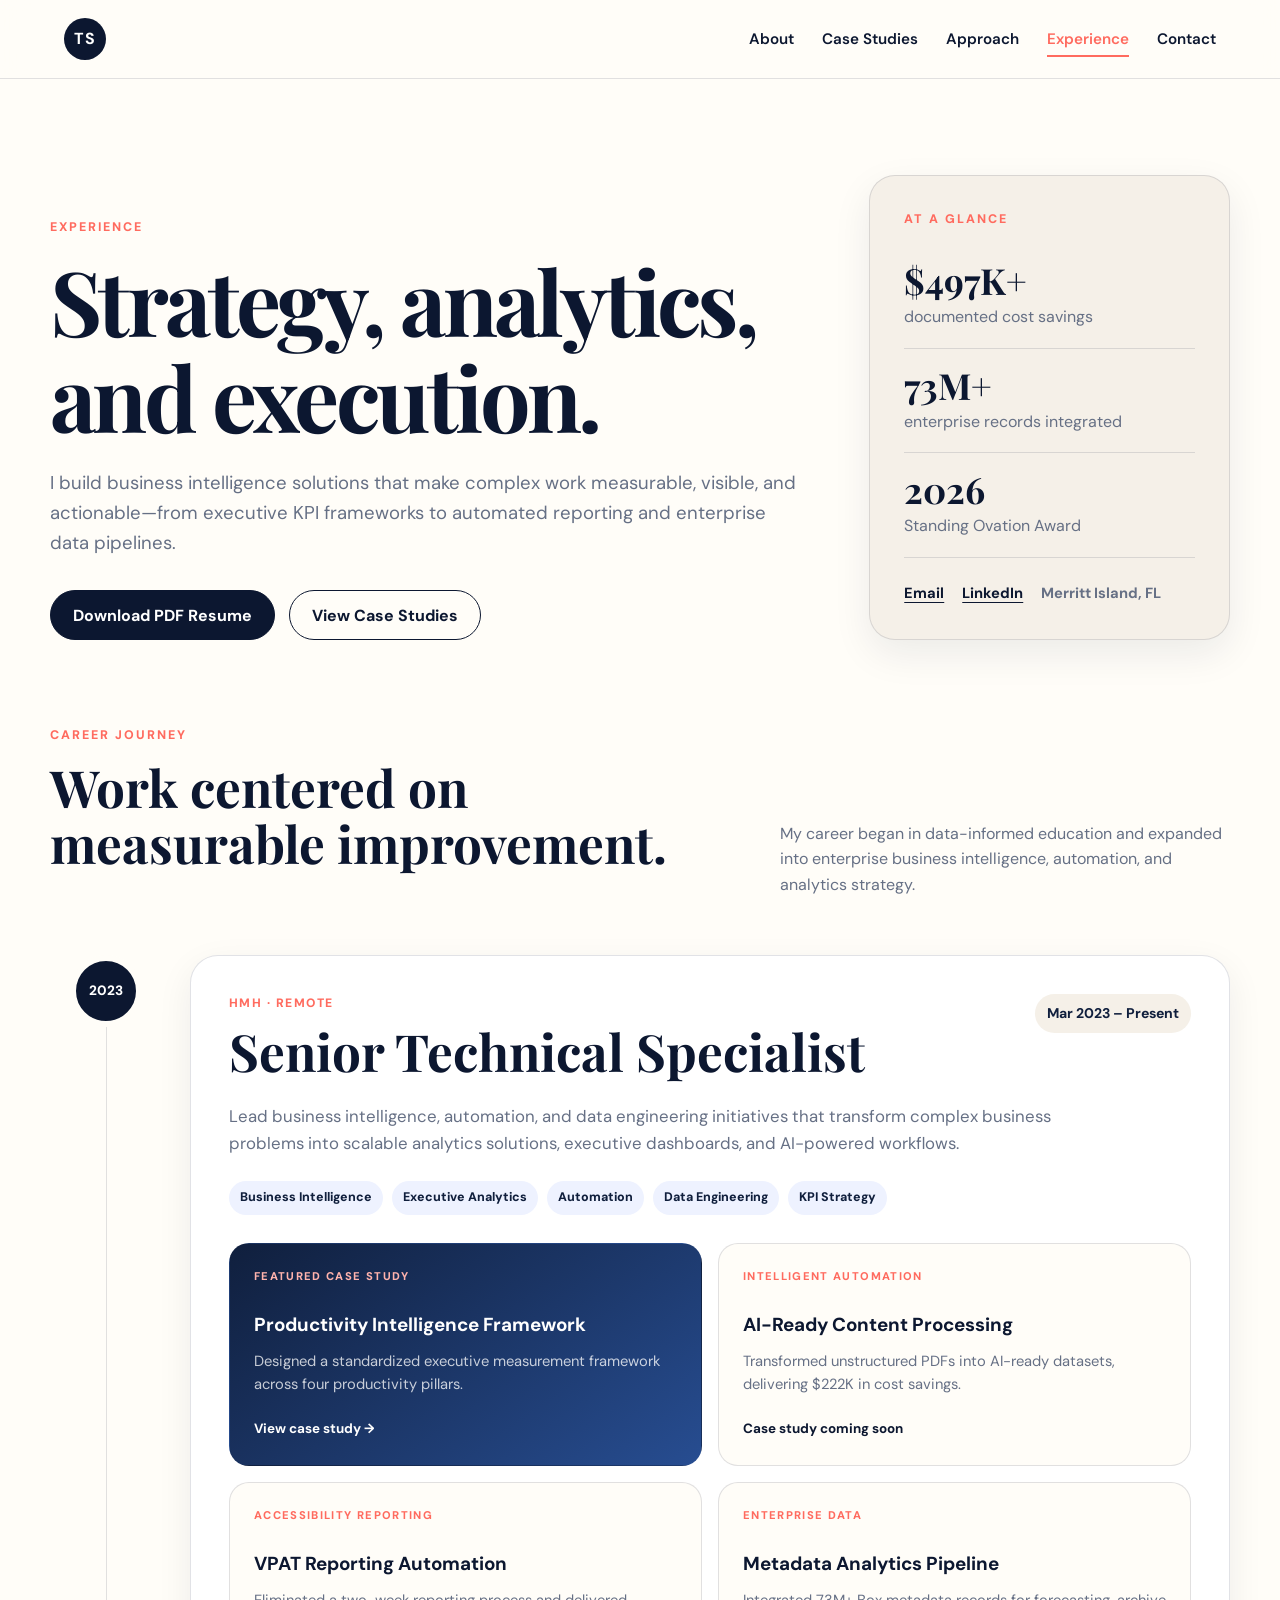
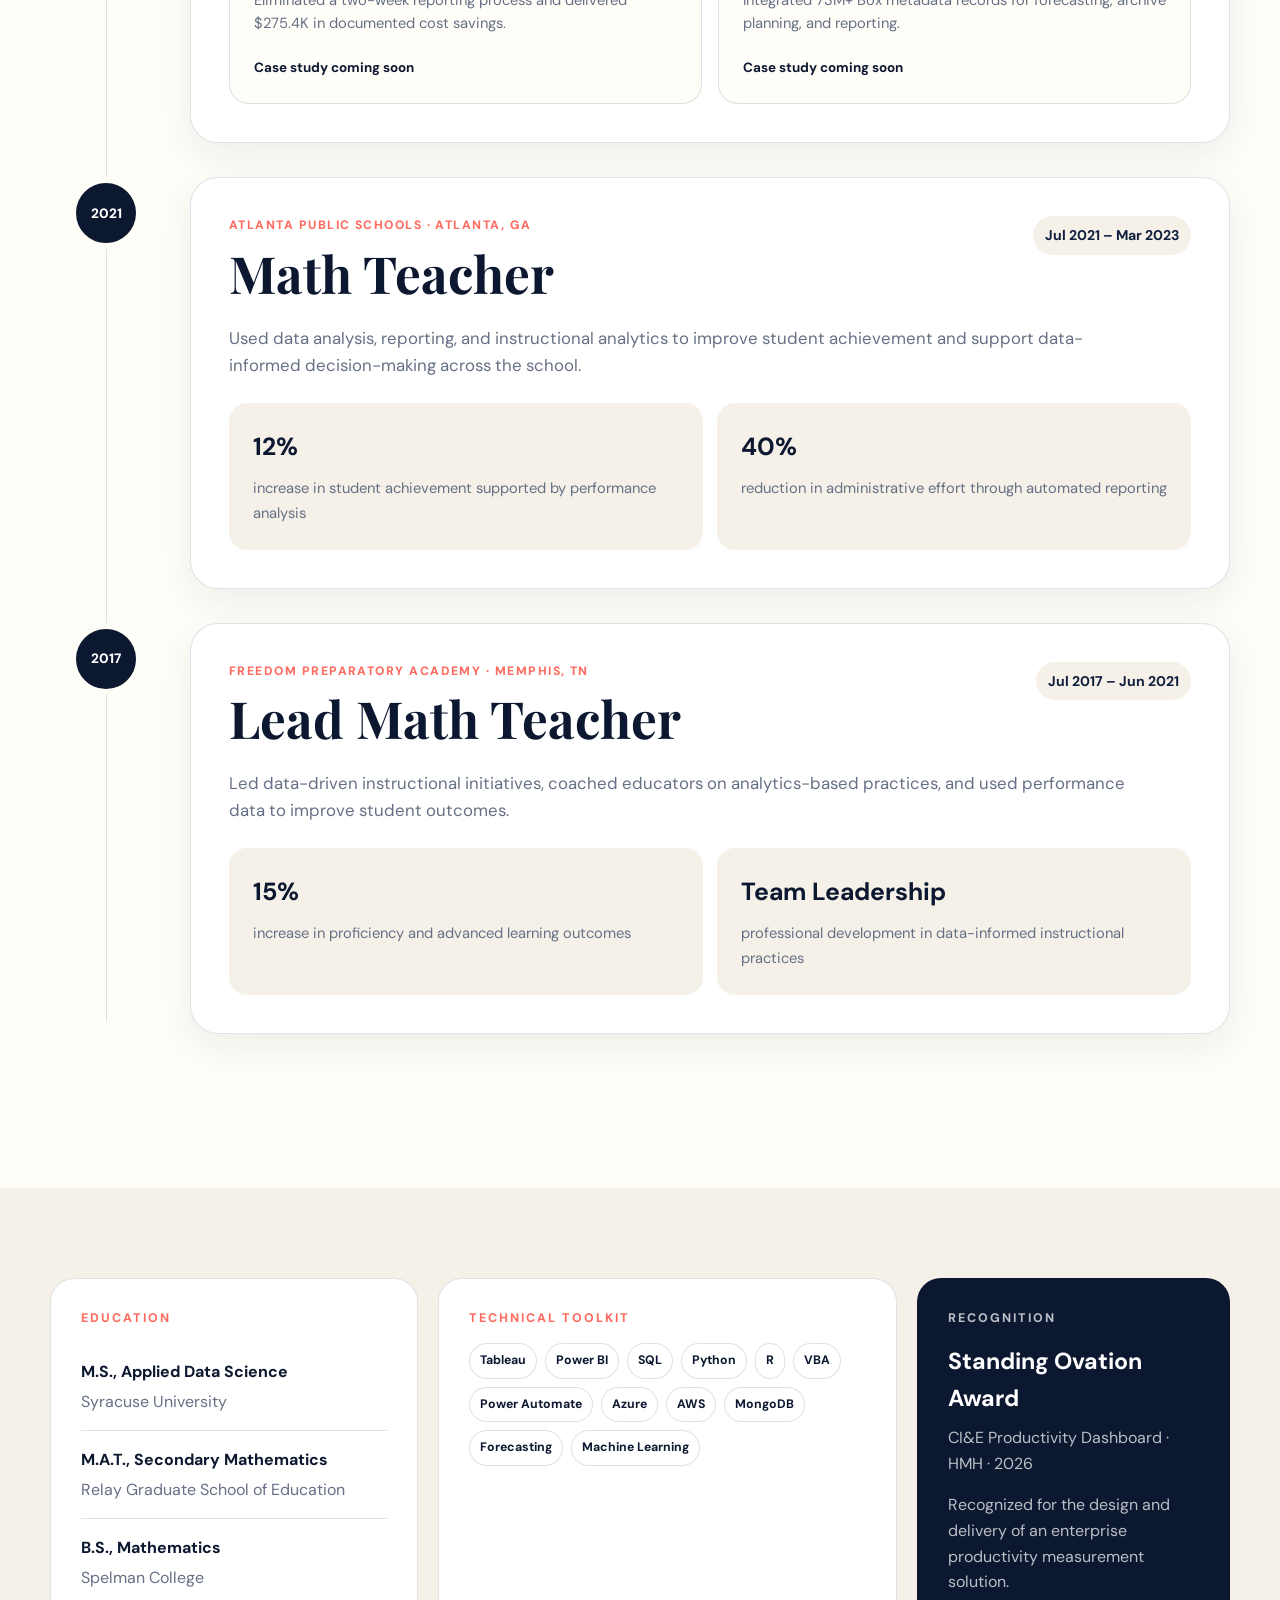
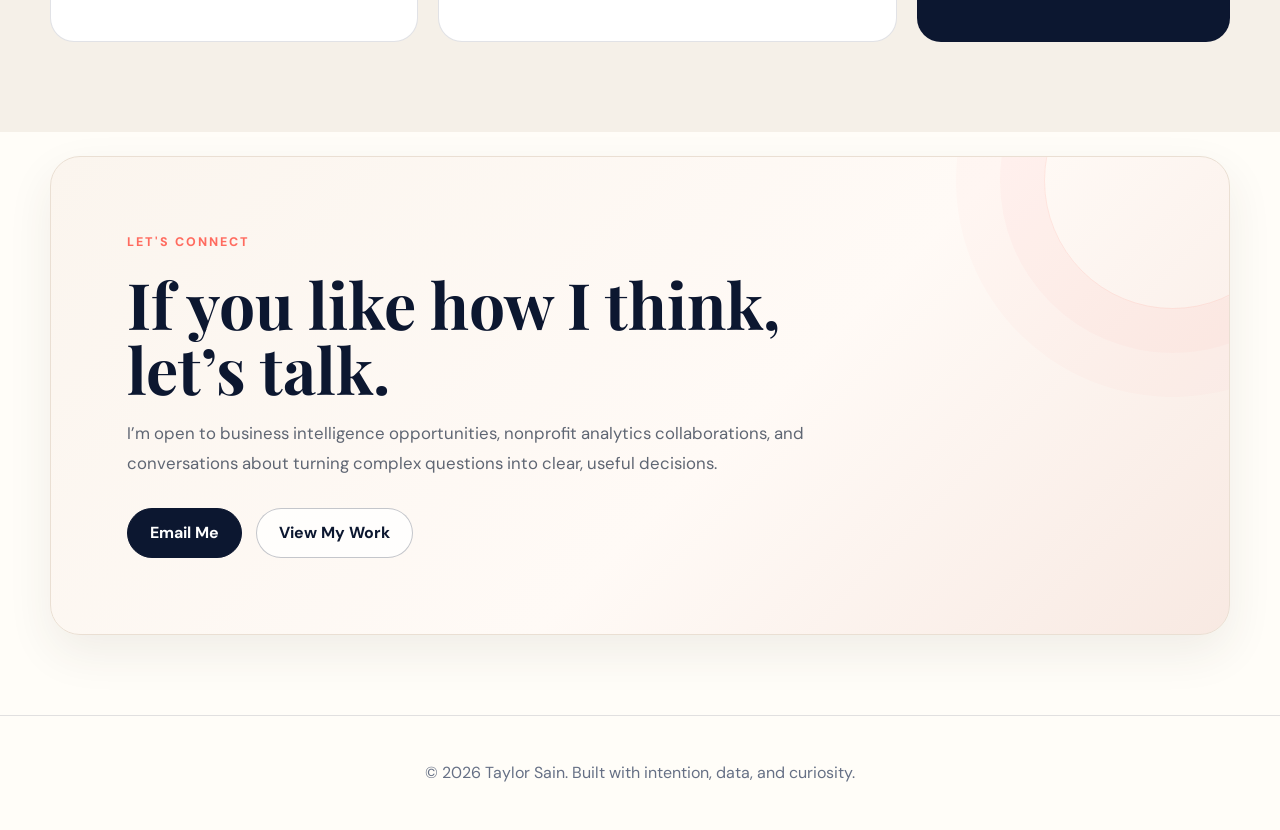
==== resume.html @ 3f3d9c4b "Add files via upload" ====
<!DOCTYPE html>
<html lang="en">
<head>
  <meta charset="UTF-8" />
  <meta name="viewport" content="width=device-width, initial-scale=1.0" />
  <meta name="description" content="Taylor Sain's professional experience in business intelligence, enterprise analytics, executive dashboards, automation, and data engineering." />
  <title>Experience | Taylor Sain</title>
  <link rel="preconnect" href="https://fonts.googleapis.com">
  <link rel="preconnect" href="https://fonts.gstatic.com" crossorigin>
  <link href="https://fonts.googleapis.com/css2?family=DM+Sans:wght@400;500;600;700&family=Playfair+Display:wght@600;700&display=swap" rel="stylesheet">
  <link rel="stylesheet" href="style.css" />
</head>
<body>
  <header class="site-header">
    <a class="brand" href="index.html" aria-label="Taylor Sain home">TS</a>
    <button class="menu-toggle" aria-label="Open navigation" aria-expanded="false">☰</button>
    <nav class="site-nav" aria-label="Primary navigation">
      <a href="index.html#about">About</a>
      <a href="index.html#projects">Case Studies</a>
      <a href="index.html#approach">Approach</a>
      <a class="nav-active" href="resume.html" aria-current="page">Experience</a>
      <a href="index.html#contact">Contact</a>
    </nav>
  </header>

  <main>
    <section class="experience-hero section-shell reveal">
      <div class="experience-hero-copy">
        <p class="eyebrow">EXPERIENCE</p>
        <h1>Strategy, analytics, and execution.</h1>
        <p class="experience-intro">I build business intelligence solutions that make complex work measurable, visible, and actionable—from executive KPI frameworks to automated reporting and enterprise data pipelines.</p>
        <div class="hero-actions">
          <a class="button button-primary" href="assets/documents/Taylor-Sain-Resume.pdf" target="_blank" rel="noopener">Download PDF Resume</a>
          <a class="button button-secondary" href="index.html#projects">View Case Studies</a>
        </div>
      </div>
      <aside class="experience-profile-card" aria-label="Taylor Sain profile summary">
        <p class="eyebrow">AT A GLANCE</p>
        <div class="profile-stat"><strong>$497K+</strong><span>documented cost savings</span></div>
        <div class="profile-stat"><strong>73M+</strong><span>enterprise records integrated</span></div>
        <div class="profile-stat"><strong>2026</strong><span>Standing Ovation Award</span></div>
        <div class="profile-links">
          <a href="mailto:taylorsain2025@gmail.com">Email</a>
          <a href="https://www.linkedin.com/in/taylor-sain-analytics" target="_blank" rel="noopener">LinkedIn</a>
          <span>Merritt Island, FL</span>
        </div>
      </aside>
    </section>

    <section class="career-section section-shell">
      <div class="section-heading reveal">
        <div><p class="eyebrow">CAREER JOURNEY</p><h2>Work centered on measurable improvement.</h2></div>
        <p>My career began in data-informed education and expanded into enterprise business intelligence, automation, and analytics strategy.</p>
      </div>

      <div class="career-timeline">
        <article class="career-card reveal">
          <div class="career-marker"><span>2023</span></div>
          <div class="career-card-body">
            <div class="career-card-header">
              <div>
                <p class="career-company">HMH · REMOTE</p>
                <h2>Senior Technical Specialist</h2>
              </div>
              <span class="career-date">Mar 2023 – Present</span>
            </div>
            <p class="career-summary">Lead business intelligence, automation, and data engineering initiatives that transform complex business problems into scalable analytics solutions, executive dashboards, and AI-powered workflows.</p>

            <div class="career-focus" aria-label="Role focus areas">
              <span>Business Intelligence</span><span>Executive Analytics</span><span>Automation</span><span>Data Engineering</span><span>KPI Strategy</span>
            </div>

            <div class="career-projects">
              <a class="career-project featured" href="projects/productivity-intelligence.html">
                <span class="project-status">FEATURED CASE STUDY</span>
                <strong>Productivity Intelligence Framework</strong>
                <p>Designed a standardized executive measurement framework across four productivity pillars.</p>
                <b>View case study →</b>
              </a>
              <article class="career-project">
                <span class="project-status">INTELLIGENT AUTOMATION</span>
                <strong>AI-Ready Content Processing</strong>
                <p>Transformed unstructured PDFs into AI-ready datasets, delivering $222K in cost savings.</p>
                <b>Case study coming soon</b>
              </article>
              <article class="career-project">
                <span class="project-status">ACCESSIBILITY REPORTING</span>
                <strong>VPAT Reporting Automation</strong>
                <p>Eliminated a two-week reporting process and delivered $275.4K in documented cost savings.</p>
                <b>Case study coming soon</b>
              </article>
              <article class="career-project">
                <span class="project-status">ENTERPRISE DATA</span>
                <strong>Metadata Analytics Pipeline</strong>
                <p>Integrated 73M+ Box metadata records for forecasting, archive planning, and reporting.</p>
                <b>Case study coming soon</b>
              </article>
            </div>
          </div>
        </article>

        <article class="career-card reveal">
          <div class="career-marker"><span>2021</span></div>
          <div class="career-card-body">
            <div class="career-card-header">
              <div>
                <p class="career-company">ATLANTA PUBLIC SCHOOLS · ATLANTA, GA</p>
                <h2>Math Teacher</h2>
              </div>
              <span class="career-date">Jul 2021 – Mar 2023</span>
            </div>
            <p class="career-summary">Used data analysis, reporting, and instructional analytics to improve student achievement and support data-informed decision-making across the school.</p>
            <div class="achievement-grid">
              <article><strong>12%</strong><span>increase in student achievement supported by performance analysis</span></article>
              <article><strong>40%</strong><span>reduction in administrative effort through automated reporting</span></article>
            </div>
          </div>
        </article>

        <article class="career-card reveal">
          <div class="career-marker"><span>2017</span></div>
          <div class="career-card-body">
            <div class="career-card-header">
              <div>
                <p class="career-company">FREEDOM PREPARATORY ACADEMY · MEMPHIS, TN</p>
                <h2>Lead Math Teacher</h2>
              </div>
              <span class="career-date">Jul 2017 – Jun 2021</span>
            </div>
            <p class="career-summary">Led data-driven instructional initiatives, coached educators on analytics-based practices, and used performance data to improve student outcomes.</p>
            <div class="achievement-grid">
              <article><strong>15%</strong><span>increase in proficiency and advanced learning outcomes</span></article>
              <article><strong>Team Leadership</strong><span>professional development in data-informed instructional practices</span></article>
            </div>
          </div>
        </article>
      </div>
    </section>

    <section class="credentials-section">
      <div class="section-shell credentials-grid">
        <section class="credential-card reveal">
          <p class="eyebrow">EDUCATION</p>
          <div class="credential-item"><strong>M.S., Applied Data Science</strong><span>Syracuse University</span></div>
          <div class="credential-item"><strong>M.A.T., Secondary Mathematics</strong><span>Relay Graduate School of Education</span></div>
          <div class="credential-item"><strong>B.S., Mathematics</strong><span>Spelman College</span></div>
        </section>

        <section class="credential-card reveal">
          <p class="eyebrow">TECHNICAL TOOLKIT</p>
          <div class="resume-tags">
            <span>Tableau</span><span>Power BI</span><span>SQL</span><span>Python</span><span>R</span><span>VBA</span><span>Power Automate</span><span>Azure</span><span>AWS</span><span>MongoDB</span><span>Forecasting</span><span>Machine Learning</span>
          </div>
        </section>

        <section class="credential-card award-card reveal">
          <p class="eyebrow">RECOGNITION</p>
          <strong>Standing Ovation Award</strong>
          <span>CI&amp;E Productivity Dashboard · HMH · 2026</span>
          <p>Recognized for the design and delivery of an enterprise productivity measurement solution.</p>
        </section>
      </div>
    </section>

    <section class="experience-connect-card section-shell reveal">
      <div class="experience-connect-content">
        <p class="eyebrow">LET'S CONNECT</p>
        <h2>If you like how I think, let’s talk.</h2>
        <p>I’m open to business intelligence opportunities, nonprofit analytics collaborations, and conversations about turning complex questions into clear, useful decisions.</p>
        <div class="experience-connect-actions">
          <a class="button button-primary" href="mailto:taylorsain2025@gmail.com">Email Me</a>
          <a class="button button-secondary" href="index.html#projects">View My Work</a>
        </div>
      </div>
    </section>
  </main>

  <footer><p>© <span id="year"></span> Taylor Sain. Built with intention, data, and curiosity.</p></footer>
  <script src="script.js"></script>
</body>
</html>
---- style.css ----
:root {
  --ink: #0c1730;
  --navy: #101f3d;
  --cream: #f5f0e8;
  --paper: #fffdf8;
  --accent: #ff6b5f;
  --accent-2: #4f7cff;
  --muted: #667085;
  --line: rgba(12, 23, 48, 0.12);
  --shadow: 0 22px 60px rgba(12, 23, 48, 0.12);
}

* { box-sizing: border-box; }
html { scroll-behavior: smooth; }
body {
  margin: 0;
  font-family: "DM Sans", sans-serif;
  color: var(--ink);
  background: var(--paper);
  line-height: 1.6;
}
a { color: inherit; text-decoration: none; }
button { font: inherit; }

.site-header {
  position: sticky;
  top: 0;
  z-index: 20;
  display: flex;
  justify-content: space-between;
  align-items: center;
  padding: 18px clamp(22px, 5vw, 72px);
  background: rgba(255, 253, 248, 0.88);
  border-bottom: 1px solid var(--line);
  backdrop-filter: blur(14px);
}
.brand {
  display: grid;
  place-items: center;
  width: 42px;
  height: 42px;
  border-radius: 50%;
  color: white;
  background: var(--ink);
  font-weight: 700;
  letter-spacing: 0.05em;
}
.site-nav { display: flex; gap: 28px; font-size: 0.95rem; font-weight: 600; }
.site-nav a { position: relative; }
.site-nav a::after {
  content: "";
  position: absolute;
  left: 0;
  bottom: -6px;
  width: 0;
  height: 2px;
  background: var(--accent);
  transition: width 0.25s ease;
}
.site-nav a:hover::after { width: 100%; }
.menu-toggle { display: none; border: 0; background: transparent; font-size: 1.4rem; }

.section-shell { width: min(1180px, calc(100% - 44px)); margin: 0 auto; }
.hero {
  min-height: 82vh;
  display: grid;
  grid-template-columns: 1.08fr 0.92fr;
  gap: 64px;
  align-items: center;
  padding: 90px 0 70px;
}
.eyebrow { margin: 0 0 14px; color: var(--accent); font-size: 0.78rem; font-weight: 800; letter-spacing: 0.16em; }
h1, h2, h3 { margin-top: 0; line-height: 1.08; }
h1, h2 { font-family: "Playfair Display", serif; }
h1 { max-width: 820px; margin-bottom: 24px; font-size: clamp(3.2rem, 7vw, 6.6rem); letter-spacing: -0.04em; }
h2 { font-size: clamp(2.2rem, 4vw, 4rem); }
.hero-text { max-width: 720px; margin-bottom: 32px; color: var(--muted); font-size: 1.15rem; }
.hero-actions { display: flex; flex-wrap: wrap; gap: 14px; }
.button {
  display: inline-flex;
  align-items: center;
  justify-content: center;
  min-height: 50px;
  padding: 0 22px;
  border: 1px solid var(--ink);
  border-radius: 999px;
  font-weight: 700;
  transition: transform 0.2s ease, box-shadow 0.2s ease, background 0.2s ease;
}
.button:hover { transform: translateY(-3px); box-shadow: 0 12px 28px rgba(12, 23, 48, 0.16); }
.button-primary { color: white; background: var(--ink); }
.button-secondary { background: transparent; }

.hero-panel {
  position: relative;
  overflow: hidden;
  min-height: 520px;
  padding: clamp(32px, 4vw, 52px);
  border-radius: 30px;
  color: white;
  background: linear-gradient(150deg, var(--navy), #233d72 65%, #3457a5);
  box-shadow: var(--shadow);
}
.panel-copy { position: relative; z-index: 2; max-width: 510px; }
.hero-panel h2 { position: relative; margin-bottom: 20px; font-size: clamp(2.3rem, 4vw, 4.4rem); line-height: 0.98; }
.panel-text { max-width: 430px; margin: 0; color: rgba(255,255,255,0.72); font-size: 1rem; }
.panel-label { position: relative; color: #ffb3ad; font-size: 0.78rem; font-weight: 800; letter-spacing: 0.15em; }
.hero-orbit {
  position: absolute;
  right: -90px;
  top: -90px;
  width: 310px;
  height: 310px;
  border: 1px solid rgba(255,255,255,0.35);
  border-radius: 50%;
  box-shadow: 0 0 0 55px rgba(255,255,255,0.05), 0 0 0 110px rgba(255,255,255,0.03);
}
.focus-tags { position: absolute; z-index: 2; left: clamp(32px, 4vw, 52px); right: clamp(32px, 4vw, 52px); bottom: 38px; display: flex; flex-wrap: wrap; gap: 9px; }
.focus-tags span, .project-tags span, .tool-list span {
  padding: 7px 11px;
  border-radius: 999px;
  font-size: 0.78rem;
  font-weight: 700;
}
.focus-tags span { border: 1px solid rgba(255,255,255,0.25); background: rgba(255,255,255,0.08); }

.impact-band {
  display: grid;
  grid-template-columns: repeat(4, 1fr);
  width: min(1280px, calc(100% - 44px));
  margin: 0 auto 120px;
  overflow: hidden;
  border-radius: 24px;
  color: white;
  background: var(--ink);
}
.impact-band article { padding: 30px; border-right: 1px solid rgba(255,255,255,0.14); }
.impact-band article:last-child { border-right: 0; }
.impact-band strong { display: block; margin-bottom: 6px; font-size: clamp(1.35rem, 2.2vw, 2.2rem); }
.impact-band span { color: rgba(255,255,255,0.72); font-size: 0.92rem; }

.about { display: grid; grid-template-columns: 0.9fr 1.1fr; gap: 70px; padding: 20px 0 120px; }
.about-copy { color: var(--muted); font-size: 1.08rem; }
.about-copy p:first-child { margin-top: 0; }

.projects { padding-bottom: 120px; }
.section-heading { display: flex; justify-content: space-between; gap: 50px; align-items: end; margin-bottom: 42px; }
.section-heading > p { max-width: 450px; color: var(--muted); }
.section-heading.compact { margin-bottom: 34px; }
.project-grid { display: grid; grid-template-columns: repeat(2, 1fr); gap: 28px; }
.project-card {
  overflow: hidden;
  border: 1px solid var(--line);
  border-radius: 26px;
  background: white;
  box-shadow: 0 12px 38px rgba(12, 23, 48, 0.07);
  transition: transform 0.28s ease, box-shadow 0.28s ease;
}
.project-card:hover { transform: translateY(-8px); box-shadow: var(--shadow); }
.project-card-featured { grid-column: 1 / -1; display: grid; grid-template-columns: 0.9fr 1.1fr; }
.project-visual { position: relative; min-height: 270px; overflow: hidden; }
.project-card-featured .project-visual { min-height: 410px; }
.visual-productivity { background: linear-gradient(135deg, #4f7cff, #16376d); }
.visual-ai { background: linear-gradient(135deg, #ff8b78, #ff554d); }
.visual-compliance { background: linear-gradient(135deg, #1e2845, #493f88); }
.project-number { position: absolute; top: 22px; left: 24px; z-index: 2; color: rgba(255,255,255,0.76); font-weight: 800; letter-spacing: 0.1em; }
.project-content { padding: 34px; }
.project-content h3 { margin-bottom: 18px; font-size: clamp(1.7rem, 3vw, 2.8rem); }
.project-content > p:not(.project-type) { color: var(--muted); }
.project-type { color: var(--accent); font-size: 0.76rem; font-weight: 800; letter-spacing: 0.14em; }
.project-tags { display: flex; flex-wrap: wrap; gap: 8px; margin: 24px 0; }
.project-tags span { color: var(--navy); background: var(--cream); }
.text-link { font-weight: 800; }
.text-link span { display: inline-block; transition: transform 0.2s ease; }
.text-link:hover span { transform: translateX(5px); }
.mini-chart { position: absolute; left: 13%; right: 13%; bottom: 14%; height: 58%; display: flex; align-items: end; gap: 7%; }
.mini-chart i { flex: 1; border-radius: 14px 14px 0 0; background: rgba(255,255,255,0.82); box-shadow: 0 10px 25px rgba(0,0,0,0.12); }
.document-stack { position: absolute; inset: 0; display: grid; place-items: center; }
.document-stack i { position: absolute; width: 145px; height: 190px; border-radius: 12px; background: rgba(255,255,255,0.88); box-shadow: 0 12px 25px rgba(0,0,0,0.16); }
.document-stack i:nth-child(1) { transform: rotate(-12deg) translate(-28px, 8px); opacity: 0.55; }
.document-stack i:nth-child(2) { transform: rotate(9deg) translate(25px, 4px); opacity: 0.72; }
.document-stack i:nth-child(3)::before { content: "AI"; position: absolute; inset: 0; display: grid; place-items: center; color: var(--accent); font-size: 3rem; font-weight: 800; }
.pulse-ring { position: absolute; inset: 50%; width: 120px; height: 120px; transform: translate(-50%, -50%); border: 18px solid rgba(255,255,255,0.82); border-radius: 50%; box-shadow: 0 0 0 30px rgba(255,255,255,0.15), 0 0 0 60px rgba(255,255,255,0.07); }

.approach { padding: 100px 0; border-top: 1px solid var(--line); }
.approach-grid { display: grid; grid-template-columns: repeat(4, 1fr); gap: 18px; }
.approach-grid article { padding: 24px; border-radius: 22px; background: var(--cream); }
.approach-grid span { display: block; margin-bottom: 35px; color: var(--accent); font-weight: 800; }
.approach-grid h3 { font-size: 1.35rem; }
.approach-grid p { color: var(--muted); font-size: 0.93rem; }

.toolkit { padding: 30px 0 120px; }
.tool-list { display: flex; flex-wrap: wrap; gap: 12px; }
.tool-list span { padding: 10px 15px; border: 1px solid var(--line); background: white; }

.contact { margin-bottom: 80px; padding: 70px; border-radius: 30px; color: white; background: linear-gradient(145deg, var(--navy), #1d376e); box-shadow: var(--shadow); }
.contact h2 { max-width: 850px; }
.contact > p:not(.eyebrow) { max-width: 700px; color: rgba(255,255,255,0.72); }
.contact .button-primary { color: var(--ink); background: white; border-color: white; }
.contact .button-secondary { color: white; border-color: rgba(255,255,255,0.7); }
footer { padding: 28px 22px; color: var(--muted); text-align: center; border-top: 1px solid var(--line); }

.reveal { opacity: 0; transform: translateY(24px); transition: opacity 0.7s ease, transform 0.7s ease; }
.reveal.visible { opacity: 1; transform: translateY(0); }

@media (max-width: 1050px) {
  .impact-band { grid-template-columns: repeat(2, 1fr); }
  .impact-band article:nth-child(2) { border-right: 0; }

}

@media (max-width: 900px) {
  .hero, .about, .project-card-featured { grid-template-columns: 1fr; }
  .hero { padding-top: 60px; }
  .impact-band { grid-template-columns: 1fr; }
  .impact-band article { border-right: 0; border-bottom: 1px solid rgba(255,255,255,0.14); }
  .project-grid, .approach-grid { grid-template-columns: 1fr 1fr; }
  .project-card-featured { grid-column: auto; }
  .section-heading { align-items: start; flex-direction: column; }
}

@media (max-width: 640px) {
  .menu-toggle { display: block; }
  .site-nav {
    position: absolute;
    top: 78px;
    left: 18px;
    right: 18px;
    display: none;
    flex-direction: column;
    padding: 20px;
    border: 1px solid var(--line);
    border-radius: 18px;
    background: var(--paper);
    box-shadow: var(--shadow);
  }
  .site-nav.open { display: flex; }
  h1 { font-size: 3.25rem; }
  .hero-panel { min-height: 500px; }
  .project-grid, .approach-grid { grid-template-columns: 1fr; }
  .contact { padding: 42px 25px; }
}

/* Professional portrait in the introduction */
.hero-copy { min-width: 0; }
.hero-photo-wrap {
  position: relative;
  width: min(100%, 460px);
  margin: 0;
  justify-self: end;
}
.hero-photo-frame {
  position: relative;
  overflow: hidden;
  aspect-ratio: 4 / 5;
  border-radius: 32px;
  background: var(--cream);
  box-shadow: var(--shadow);
}
.hero-photo-frame::before {
  content: "";
  position: absolute;
  inset: 14px;
  z-index: 2;
  pointer-events: none;
  border: 1px solid rgba(255, 255, 255, 0.68);
  border-radius: 23px;
}
.hero-photo-frame::after {
  content: "";
  position: absolute;
  inset: auto 0 0;
  height: 36%;
  pointer-events: none;
  background: linear-gradient(to top, rgba(12, 23, 48, 0.24), transparent);
}
.hero-photo {
  display: block;
  width: 100%;
  height: 100%;
  object-fit: cover;
  object-position: center 34%;
}
.hero-photo-wrap figcaption {
  position: absolute;
  right: 22px;
  bottom: 20px;
  z-index: 3;
  max-width: calc(100% - 44px);
  padding: 9px 14px;
  border: 1px solid rgba(255, 255, 255, 0.38);
  border-radius: 999px;
  color: white;
  background: rgba(12, 23, 48, 0.64);
  backdrop-filter: blur(10px);
  font-size: 0.78rem;
  font-weight: 700;
  letter-spacing: 0.04em;
}

@media (max-width: 900px) {
  .hero-photo-wrap {
    width: min(100%, 520px);
    justify-self: start;
  }
}

@media (max-width: 640px) {
  .hero {
    gap: 42px;
  }
  .hero-photo-frame {
    border-radius: 24px;
  }
  .hero-photo-frame::before {
    inset: 10px;
    border-radius: 17px;
  }
  .hero-photo-wrap figcaption {
    right: 14px;
    bottom: 14px;
    max-width: calc(100% - 28px);
    font-size: 0.7rem;
  }
}

/* Featured productivity framework preview */
.framework-preview {
  position: absolute;
  inset: 72px 10% 56px;
  display: grid;
  grid-template-columns: repeat(2, 1fr);
  gap: 14px;
  align-content: center;
}
.framework-preview span,
.framework-preview strong {
  display: grid;
  place-items: center;
  min-height: 74px;
  padding: 14px;
  border: 1px solid rgba(255,255,255,0.35);
  border-radius: 16px;
  color: white;
  background: rgba(255,255,255,0.12);
  backdrop-filter: blur(8px);
  text-align: center;
}
.framework-preview strong {
  grid-column: 1 / -1;
  min-height: 82px;
  background: rgba(255,255,255,0.9);
  color: var(--navy);
  font-size: 1.15rem;
}
.text-link-muted { color: var(--muted); cursor: default; }

/* Case study */
.case-hero { padding: 86px 0 72px; }
.back-link { display: inline-block; margin-bottom: 46px; color: var(--muted); font-weight: 700; }
.case-hero h1 { max-width: 980px; font-size: clamp(3rem, 7vw, 6.2rem); }
.case-lead { max-width: 850px; margin: 0 0 18px; font-size: clamp(1.45rem, 2.8vw, 2.35rem); line-height: 1.25; }
.case-intro { max-width: 820px; color: var(--muted); font-size: 1.1rem; }
.case-meta { display: grid; grid-template-columns: repeat(4, 1fr); gap: 14px; margin-top: 42px; }
.case-meta article { padding: 22px; border: 1px solid var(--line); border-radius: 18px; background: white; }
.case-meta span, .case-meta strong { display: block; }
.case-meta span { margin-bottom: 8px; color: var(--muted); font-size: .76rem; font-weight: 800; letter-spacing: .12em; text-transform: uppercase; }
.privacy-note { margin-top: 24px; padding: 18px 22px; border-left: 4px solid var(--accent); background: var(--cream); color: var(--muted); }
.case-section { padding: 105px 0; }
.case-section-tint { background: var(--cream); }
.case-section-dark { color: white; background: var(--ink); }
.case-section-dark h2 { max-width: 920px; }
.case-section-label { margin-bottom: 18px; color: var(--accent); font-size: .76rem; font-weight: 800; letter-spacing: .15em; }
.case-two-column { display: grid; grid-template-columns: .9fr 1.1fr; gap: 70px; align-items: start; }
.case-two-column h2 { max-width: 580px; }
.case-body { color: var(--muted); font-size: 1.06rem; }
.case-section-dark .case-body { color: rgba(255,255,255,.74); }
blockquote { margin: 26px 0; padding-left: 24px; border-left: 4px solid var(--accent); font-family: "Playfair Display", serif; font-size: clamp(1.65rem, 3vw, 2.6rem); line-height: 1.2; color: var(--ink); }
.role-grid, .pillar-grid, .dashboard-grid { display: grid; grid-template-columns: repeat(3, 1fr); gap: 20px; margin-top: 36px; }
.pillar-grid { grid-template-columns: repeat(4, 1fr); }
.dashboard-grid { grid-template-columns: repeat(4, 1fr); }
.role-grid article, .pillar-grid article, .dashboard-grid article { padding: 28px; border-radius: 22px; background: white; border: 1px solid var(--line); }
.dashboard-grid article { border-color: rgba(255,255,255,.15); background: rgba(255,255,255,.07); }
.role-grid span, .pillar-grid span, .dashboard-grid span { display: block; margin-bottom: 30px; color: var(--accent); font-weight: 800; }
.role-grid p, .pillar-grid p { color: var(--muted); }
.dashboard-grid p { color: rgba(255,255,255,.7); }
.process-flow, .architecture-flow { display: flex; align-items: stretch; gap: 12px; margin-top: 42px; overflow-x: auto; padding-bottom: 8px; }
.process-flow article, .architecture-flow article { flex: 1 0 150px; min-height: 145px; padding: 22px; border: 1px solid rgba(255,255,255,.16); border-radius: 18px; background: rgba(255,255,255,.07); }
.architecture-flow article { border-color: var(--line); background: white; }
.process-flow span, .architecture-flow span { display: block; margin-bottom: 24px; color: var(--accent); font-weight: 800; }
.process-flow b, .architecture-flow b { align-self: center; color: var(--accent); }
.architecture-flow small { display: block; margin-top: 10px; color: var(--muted); }
.direction-grid { display: grid; grid-template-columns: repeat(4, 1fr); gap: 16px; margin-top: 38px; }
.direction-grid article { padding: 25px; border-radius: 18px; background: var(--cream); }
.direction-grid strong, .direction-grid span { display: block; }
.direction-grid strong { margin-bottom: 8px; font-size: 1.25rem; }
.direction-grid span { color: var(--muted); }
.calculation-chain { display: grid; grid-template-columns: repeat(5, 1fr); gap: 16px; margin-top: 38px; }
.calculation-chain article { padding: 24px; border: 1px solid var(--line); border-radius: 20px; background: white; }
.calculation-chain span { display: grid; place-items: center; width: 34px; height: 34px; margin-bottom: 30px; border-radius: 50%; color: white; background: var(--ink); font-weight: 800; }
.calculation-chain p { color: var(--muted); }
.impact-list { margin-top: 32px; border-top: 1px solid var(--line); }
.impact-list article { display: grid; grid-template-columns: 70px 1fr; gap: 22px; padding: 24px 0; border-bottom: 1px solid var(--line); }
.impact-list span { color: var(--accent); font-weight: 800; }
.impact-list p { margin: 0; font-size: 1.08rem; }

@media (max-width: 1050px) {
  .case-meta { grid-template-columns: repeat(2, 1fr); }
  .pillar-grid, .dashboard-grid { grid-template-columns: repeat(2, 1fr); }
  .calculation-chain { grid-template-columns: repeat(2, 1fr); }
}
@media (max-width: 800px) {
  .case-two-column { grid-template-columns: 1fr; gap: 28px; }
  .role-grid { grid-template-columns: 1fr; }
}
@media (max-width: 640px) {
  .case-meta, .pillar-grid, .dashboard-grid, .direction-grid, .calculation-chain { grid-template-columns: 1fr; }
  .case-section { padding: 76px 0; }
  .case-hero { padding-top: 52px; }
  .framework-preview { inset: 66px 7% 38px; }
}

/* Polished resume page */
.nav-active { color: var(--accent); }
.nav-active::after { width: 100% !important; }
.resume-page-hero { padding: 86px 0 58px; border-bottom: 1px solid var(--line); }
.resume-page-intro { max-width: 980px; }
.resume-page-hero h1 { margin-bottom: 14px; font-size: clamp(3.5rem, 7vw, 6.4rem); }
.resume-page-title { margin: 0 0 18px; color: var(--navy); font-size: 1.05rem; font-weight: 700; }
.resume-page-summary { max-width: 820px; margin: 0 0 24px; color: var(--muted); font-size: 1.12rem; }
.resume-contact-row { display: flex; flex-wrap: wrap; gap: 8px 18px; margin-bottom: 28px; color: var(--muted); font-size: .95rem; }
.resume-contact-row a:hover { color: var(--accent); }
.resume-page { display: grid; grid-template-columns: minmax(0, 1.65fr) minmax(300px, .75fr); gap: 48px; padding: 76px 0 110px; align-items: start; }
.resume-block + .resume-block { margin-top: 62px; }
.resume-lead { max-width: 900px; margin: 0; color: var(--muted); font-size: 1.14rem; }
.resume-role { padding: 30px 0 34px; border-top: 1px solid var(--line); }
.resume-role:first-of-type { margin-top: 8px; }
.resume-role-header { display: flex; justify-content: space-between; gap: 28px; align-items: start; }
.resume-role-header h2 { margin-bottom: 7px; font-family: "DM Sans", sans-serif; font-size: clamp(1.5rem, 2.5vw, 2rem); }
.resume-role-header p { margin: 0; color: var(--navy); font-weight: 700; }
.resume-role-header > span { flex: 0 0 auto; color: var(--accent); font-size: .9rem; font-weight: 800; }
.resume-role-context { max-width: 850px; margin: 22px 0 16px; color: var(--muted); }
.resume-role ul { margin: 0 0 22px; padding-left: 22px; }
.resume-role li { margin-bottom: 10px; color: #35415a; }
.resume-side-column { position: sticky; top: 104px; display: flex; flex-direction: column; gap: 18px; }
.resume-side-card { padding: 26px; border: 1px solid var(--line); border-radius: 22px; background: var(--cream); }
.resume-tags { display: flex; flex-wrap: wrap; gap: 8px; }
.resume-tags span { padding: 7px 10px; border: 1px solid var(--line); border-radius: 999px; background: white; font-size: .77rem; font-weight: 700; }
.resume-detail { display: grid; gap: 3px; padding: 14px 0; border-bottom: 1px solid var(--line); }
.resume-detail:last-child { padding-bottom: 0; border-bottom: 0; }
.resume-detail span, .resume-award span { color: var(--muted); font-size: .9rem; }
.resume-award { color: white; background: linear-gradient(145deg, var(--navy), #1d376e); }
.resume-award .eyebrow { color: #ffb3ad; }
.resume-award strong, .resume-award span { display: block; }
.resume-award span { margin-top: 5px; color: rgba(255,255,255,.72); }
.resume-page-cta {
  position: relative;
  overflow: hidden;
  display: block;
  margin: 18px auto 80px;
  padding: clamp(34px, 5vw, 58px);
  border: 1px solid #eadfd3;
  border-radius: 28px;
  color: var(--ink);
  background: linear-gradient(135deg, #fbf4ed 0%, #fffaf5 56%, #f7e7df 100%);
  box-shadow: 0 18px 46px rgba(61, 46, 35, .08);
}
.resume-page-cta::after {
  content: "";
  position: absolute;
  right: -70px;
  top: -100px;
  width: 250px;
  height: 250px;
  border: 1px solid rgba(255, 107, 95, .14);
  border-radius: 50%;
  box-shadow: 0 0 0 42px rgba(255, 107, 95, .04), 0 0 0 84px rgba(255, 107, 95, .025);
  pointer-events: none;
}
.resume-cta-copy,
.resume-cta-actions { position: relative; z-index: 1; }
.resume-cta-copy { max-width: 800px; }
.resume-page-cta h2 {
  max-width: 760px;
  margin-bottom: 14px;
  font-size: clamp(2.25rem, 4.1vw, 4rem);
  line-height: 1.02;
}
.resume-page-cta p:not(.eyebrow) {
  max-width: 720px;
  margin: 0;
  color: #5f6673;
  font-size: 1.02rem;
}
.resume-cta-actions {
  display: flex;
  flex-wrap: wrap;
  gap: 12px;
  margin-top: 28px;
}
.resume-page-cta .button-primary {
  color: white;
  background: var(--ink);
  border-color: var(--ink);
}
.resume-page-cta .button-secondary {
  color: var(--ink);
  background: rgba(255,255,255,.72);
  border-color: rgba(12,23,48,.24);
}
.resume-page-cta .button-secondary:hover { background: white; }
@media (max-width: 940px) {
  .resume-page { grid-template-columns: 1fr; }
  .resume-side-column { position: static; display: grid; grid-template-columns: 1fr 1fr; }
  .resume-page-cta { grid-template-columns: 1fr; align-items: start; gap: 28px; }
  .resume-cta-actions { justify-content: flex-start; }
}
@media (max-width: 640px) {
  .resume-page-hero { padding-top: 54px; }
  .resume-role-header { flex-direction: column; gap: 8px; }
  .resume-side-column { grid-template-columns: 1fr; }
  .resume-page-cta { padding: 36px 24px; border-radius: 24px; }
  .resume-page-cta h2 { font-size: clamp(2.2rem, 12vw, 3.2rem); }
  .resume-cta-actions { width: 100%; }
  .resume-cta-actions .button { flex: 1 1 180px; }
}

/* Experience page redesign */
.nav-active::after { width: 100% !important; }
.experience-hero {
  display: grid;
  grid-template-columns: 1.35fr .65fr;
  gap: 70px;
  align-items: end;
  padding: 96px 0 86px;
}
.experience-hero h1 { max-width: 850px; }
.experience-intro { max-width: 760px; margin: 0 0 32px; color: var(--muted); font-size: 1.16rem; }
.experience-profile-card {
  padding: 34px;
  border: 1px solid var(--line);
  border-radius: 26px;
  background: var(--cream);
  box-shadow: 0 14px 38px rgba(12,23,48,.08);
}
.profile-stat { padding: 18px 0; border-bottom: 1px solid var(--line); }
.profile-stat strong { display: block; font-family: "Playfair Display", serif; font-size: 2.25rem; line-height: 1; }
.profile-stat span { display: block; margin-top: 6px; color: var(--muted); }
.profile-links { display: flex; flex-wrap: wrap; gap: 10px 18px; margin-top: 24px; font-weight: 700; font-size: .92rem; }
.profile-links a { text-decoration: underline; text-underline-offset: 4px; }
.profile-links span { color: var(--muted); }
.career-section { padding-bottom: 120px; }
.career-timeline { position: relative; margin-top: 34px; }
.career-timeline::before {
  content: "";
  position: absolute;
  left: 56px;
  top: 12px;
  bottom: 12px;
  width: 1px;
  background: var(--line);
}
.career-card {
  position: relative;
  display: grid;
  grid-template-columns: 112px 1fr;
  gap: 28px;
  margin-bottom: 34px;
}
.career-marker { position: relative; z-index: 2; display: flex; justify-content: center; }
.career-marker span {
  display: grid;
  place-items: center;
  width: 72px;
  height: 72px;
  border: 6px solid var(--paper);
  border-radius: 50%;
  color: white;
  background: var(--ink);
  font-weight: 800;
  font-size: .85rem;
}
.career-card-body {
  padding: 38px;
  border: 1px solid var(--line);
  border-radius: 28px;
  background: white;
  box-shadow: 0 12px 36px rgba(12,23,48,.07);
}
.career-card-header { display: flex; justify-content: space-between; gap: 30px; align-items: start; }
.career-company { margin: 0 0 10px; color: var(--accent); font-weight: 800; font-size: .76rem; letter-spacing: .12em; }
.career-card h2 { margin-bottom: 0; font-size: clamp(2rem,4vw,3.5rem); }
.career-date { flex: 0 0 auto; padding: 8px 12px; border-radius: 999px; color: var(--navy); background: var(--cream); font-weight: 700; font-size: .88rem; }
.career-summary { max-width: 900px; margin: 24px 0; color: var(--muted); font-size: 1.05rem; }
.career-focus { display: flex; flex-wrap: wrap; gap: 9px; margin-bottom: 28px; }
.career-focus span { padding: 7px 11px; border-radius: 999px; background: #eef2ff; color: var(--navy); font-size: .78rem; font-weight: 800; }
.career-projects { display: grid; grid-template-columns: repeat(2,1fr); gap: 16px; }
.career-project {
  min-height: 210px;
  padding: 24px;
  border: 1px solid var(--line);
  border-radius: 20px;
  background: var(--paper);
}
a.career-project { transition: transform .22s ease, box-shadow .22s ease; }
a.career-project:hover { transform: translateY(-5px); box-shadow: var(--shadow); }
.career-project.featured { color: white; border-color: transparent; background: linear-gradient(145deg,var(--navy),#274d91); }
.project-status { display: block; margin-bottom: 24px; color: var(--accent); font-size: .7rem; font-weight: 800; letter-spacing: .12em; }
.career-project.featured .project-status { color: #ffb3ad; }
.career-project strong { display: block; margin-bottom: 10px; font-size: 1.18rem; }
.career-project p { margin: 0 0 18px; color: var(--muted); font-size: .92rem; }
.career-project.featured p { color: rgba(255,255,255,.76); }
.career-project b { font-size: .84rem; }
.achievement-grid { display: grid; grid-template-columns: repeat(2,1fr); gap: 14px; }
.achievement-grid article { padding: 24px; border-radius: 18px; background: var(--cream); }
.achievement-grid strong { display: block; margin-bottom: 8px; font-size: 1.55rem; }
.achievement-grid span { color: var(--muted); font-size: .92rem; }
.credentials-section { padding: 90px 0; background: var(--cream); }
.credentials-grid { display: grid; grid-template-columns: 1fr 1.25fr .85fr; gap: 20px; }
.credential-card { padding: 30px; border: 1px solid var(--line); border-radius: 24px; background: white; }
.credential-item { padding: 16px 0; border-bottom: 1px solid var(--line); }
.credential-item:last-child { border-bottom: 0; }
.credential-item strong,.credential-item span { display: block; }
.credential-item span { margin-top: 4px; color: var(--muted); }
.award-card { color: white; background: var(--ink); }
.award-card strong { display: block; margin-bottom: 8px; font-size: 1.45rem; }
.award-card > span,.award-card > p { color: rgba(255,255,255,.72); }

@media (max-width: 1000px) {
  .experience-hero { grid-template-columns: 1fr; align-items: start; }
  .experience-profile-card { max-width: 620px; }
  .credentials-grid { grid-template-columns: 1fr 1fr; }
  .award-card { grid-column: 1 / -1; }
}
@media (max-width: 760px) {
  .career-timeline::before { left: 30px; }
  .career-card { grid-template-columns: 60px 1fr; gap: 14px; }
  .career-marker span { width: 58px; height: 58px; border-width: 5px; font-size: .74rem; }
  .career-card-body { padding: 25px; }
  .career-card-header { flex-direction: column; gap: 16px; }
  .career-projects,.achievement-grid,.credentials-grid { grid-template-columns: 1fr; }
  .award-card { grid-column: auto; }
}
@media (max-width: 520px) {
  .experience-hero { padding-top: 62px; }
  .career-timeline::before { display:none; }
  .career-card { grid-template-columns: 1fr; }
  .career-marker { justify-content: flex-start; }
  .career-marker span { width:auto; height:auto; padding:7px 12px; border:0; border-radius:999px; }
}


/* Experience page closing card — isolated to prevent older CTA rules from overriding alignment */
.experience-connect-card {
  position: relative;
  overflow: hidden;
  margin: 24px auto 80px;
  padding: clamp(42px, 6vw, 76px);
  border: 1px solid #eadfd3;
  border-radius: 30px;
  color: var(--ink);
  background: linear-gradient(135deg, #fbf5ee 0%, #fffaf6 58%, #f8e9e2 100%);
  box-shadow: 0 18px 46px rgba(61, 46, 35, .08);
}
.experience-connect-card::after {
  content: "";
  position: absolute;
  right: -72px;
  top: -105px;
  width: 255px;
  height: 255px;
  border: 1px solid rgba(255, 107, 95, .14);
  border-radius: 50%;
  box-shadow: 0 0 0 44px rgba(255, 107, 95, .04), 0 0 0 88px rgba(255, 107, 95, .025);
  pointer-events: none;
}
.experience-connect-content {
  position: relative;
  z-index: 1;
  display: flex;
  flex-direction: column;
  align-items: flex-start;
  width: min(100%, 790px);
  text-align: left;
}
.experience-connect-card .eyebrow { margin-bottom: 18px; }
.experience-connect-card h2 {
  max-width: 720px;
  margin: 0 0 18px;
  font-size: clamp(2.6rem, 5vw, 4.8rem);
  line-height: 1.02;
}
.experience-connect-card p:not(.eyebrow) {
  max-width: 720px;
  margin: 0;
  color: #5f6673;
  font-size: 1.05rem;
  line-height: 1.75;
}
.experience-connect-actions {
  display: flex;
  flex-wrap: wrap;
  justify-content: flex-start;
  align-items: center;
  gap: 14px;
  width: 100%;
  margin-top: 30px;
}
.experience-connect-card .button-primary {
  color: white;
  background: var(--ink);
  border-color: var(--ink);
}
.experience-connect-card .button-secondary {
  color: var(--ink);
  background: rgba(255, 255, 255, .76);
  border-color: rgba(12, 23, 48, .24);
}
.experience-connect-card .button-secondary:hover { background: white; }
@media (max-width: 640px) {
  .experience-connect-card {
    margin-bottom: 56px;
    padding: 38px 24px;
    border-radius: 24px;
  }
  .experience-connect-card h2 { font-size: clamp(2.4rem, 13vw, 3.4rem); }
  .experience-connect-actions { align-items: stretch; }
  .experience-connect-actions .button { flex: 1 1 180px; }
}
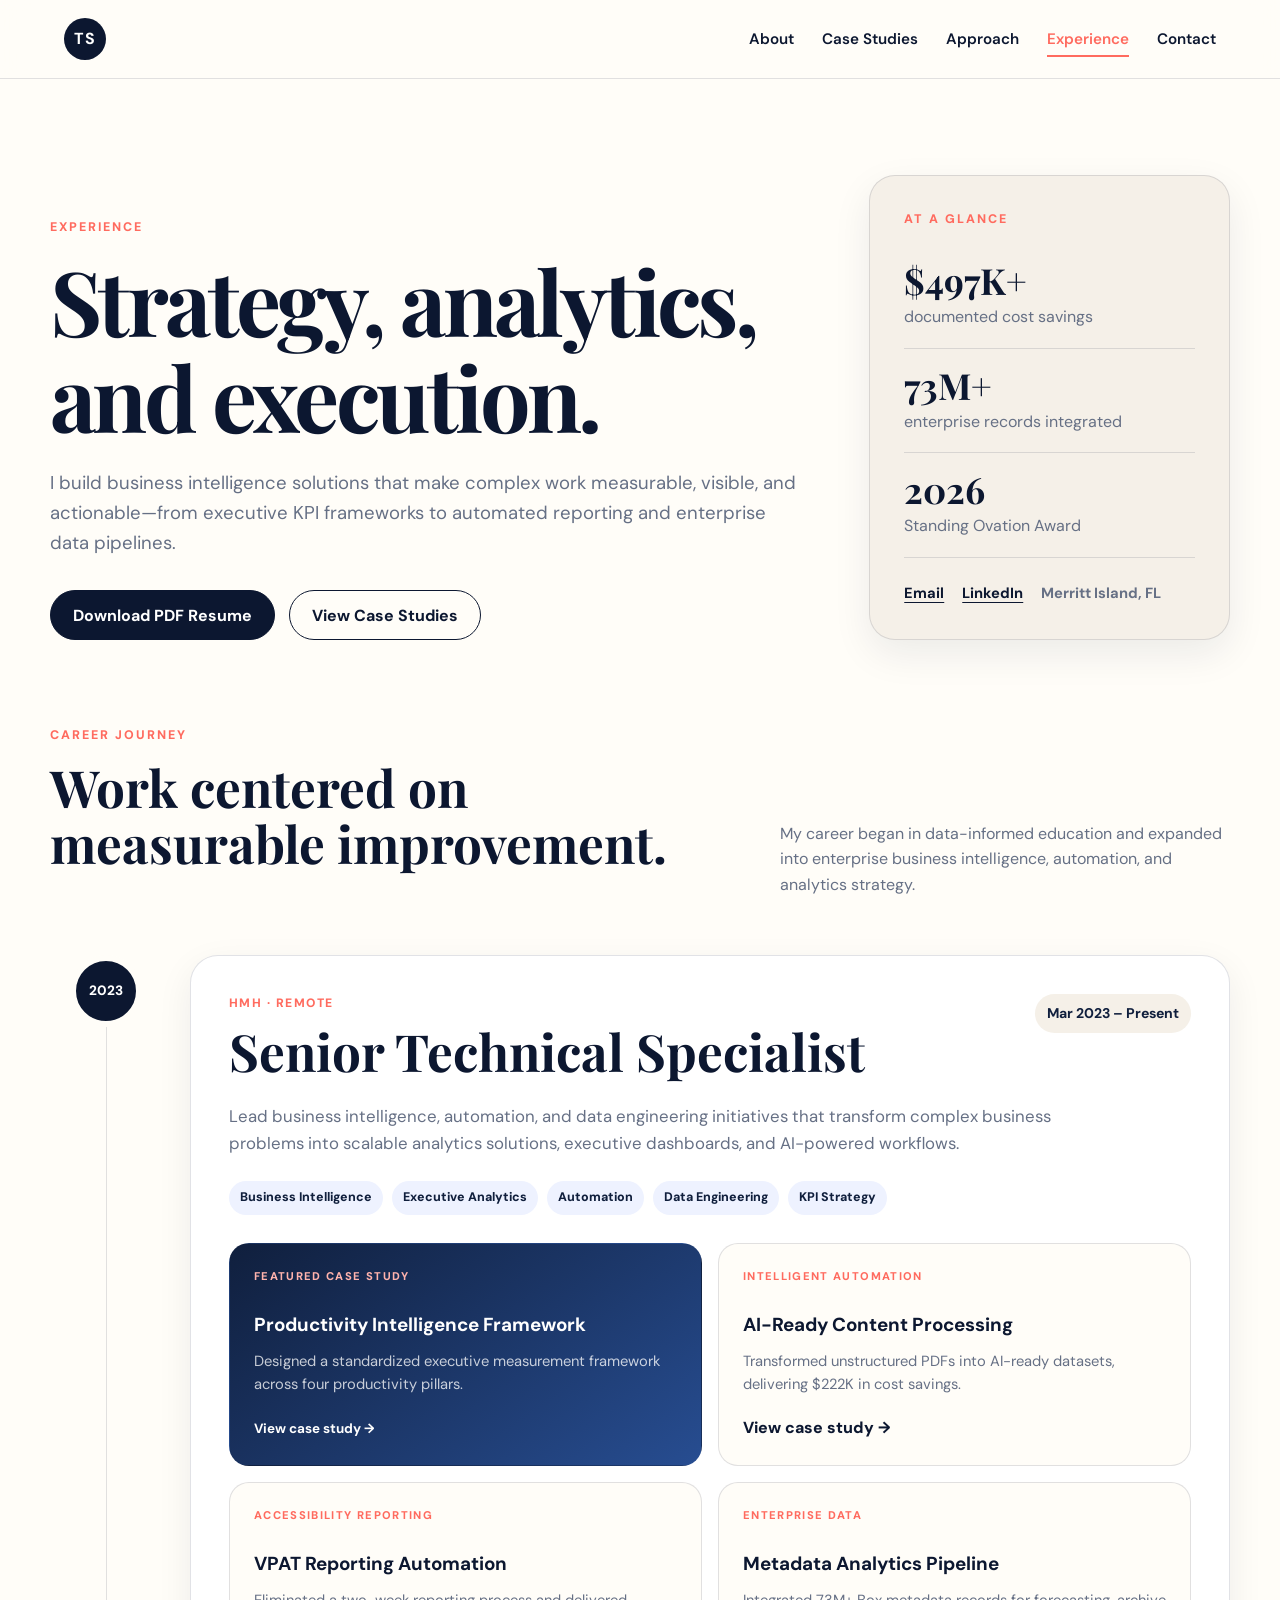
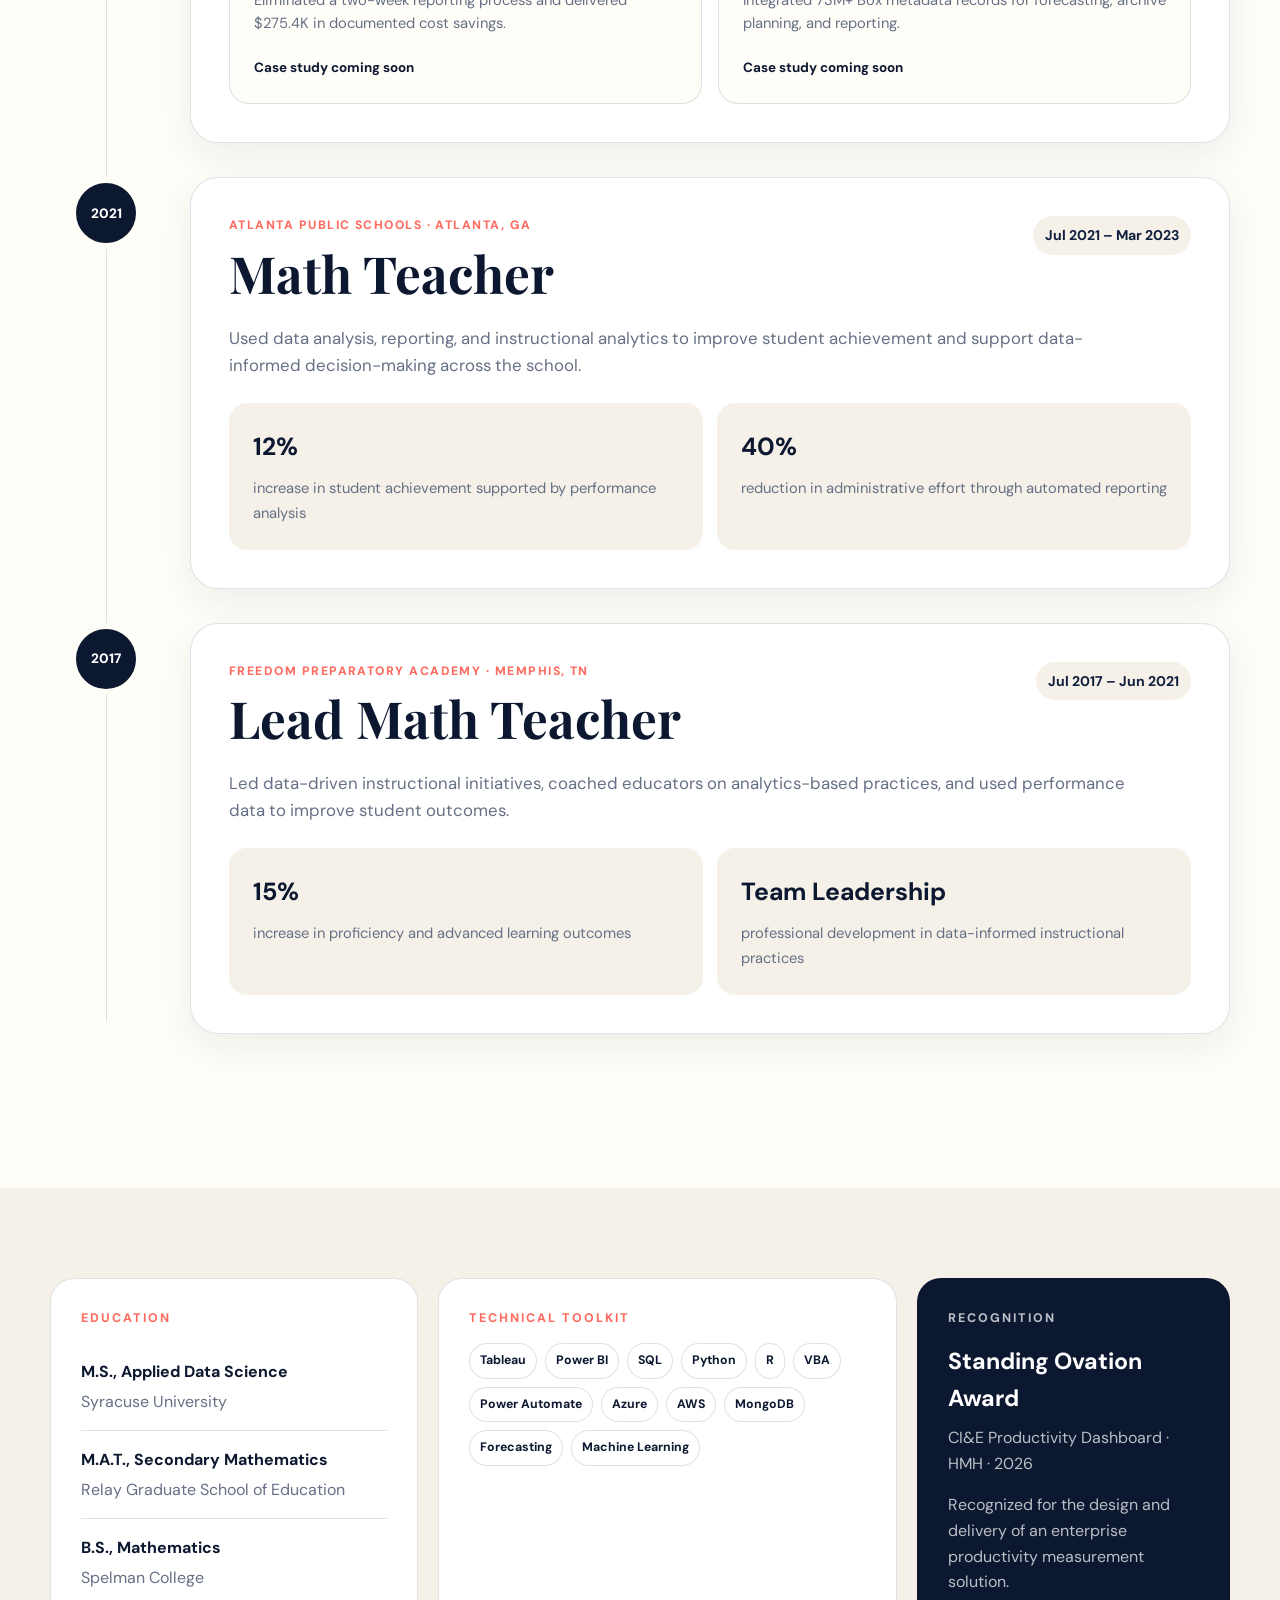
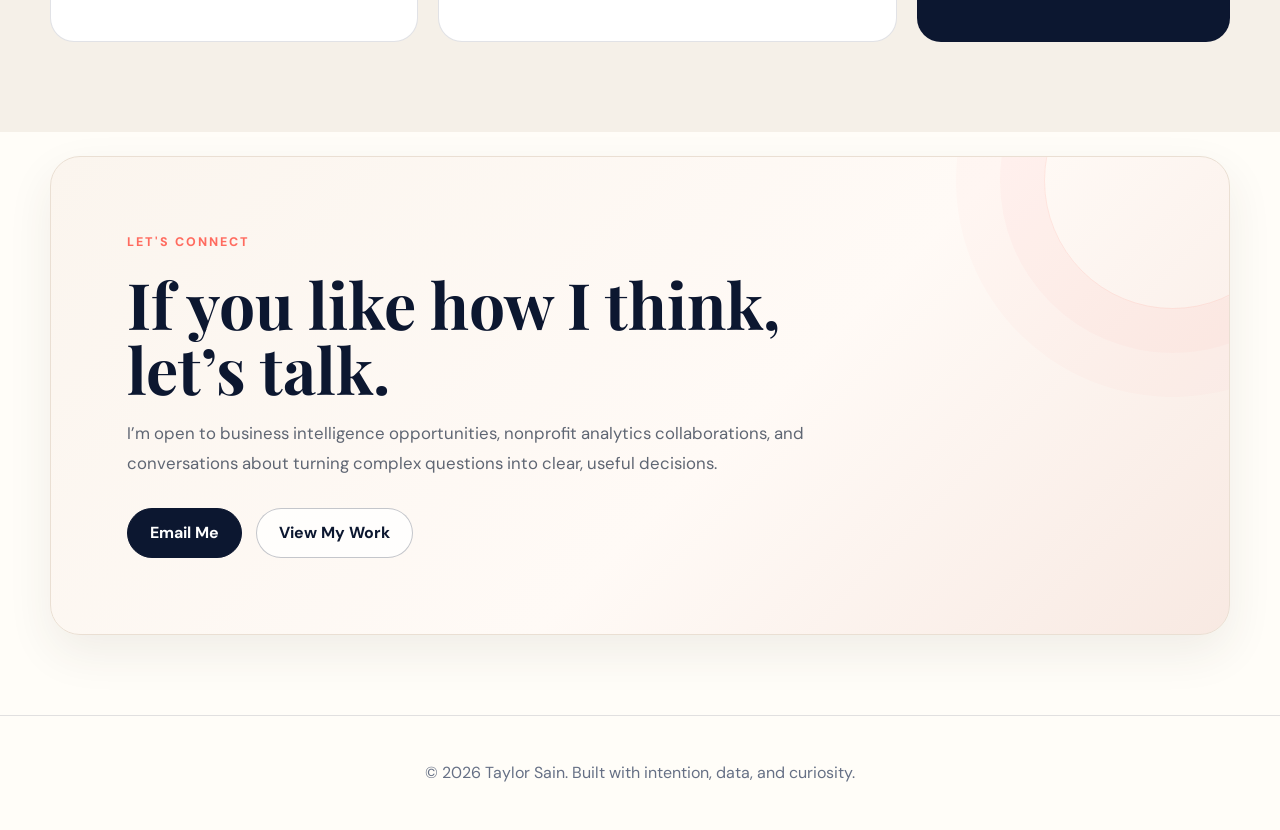
==== commit 3e5509d5: "Add files via upload" ====
--- a/resume.html
+++ b/resume.html
@@ -81,7 +81,7 @@
                 <span class="project-status">INTELLIGENT AUTOMATION</span>
                 <strong>AI-Ready Content Processing</strong>
                 <p>Transformed unstructured PDFs into AI-ready datasets, delivering $222K in cost savings.</p>
-                <b>Case study coming soon</b>
+                <a class="text-link" href="projects/document-intelligence.html">View case study →</a>
               </article>
               <article class="career-project">
                 <span class="project-status">ACCESSIBILITY REPORTING</span>
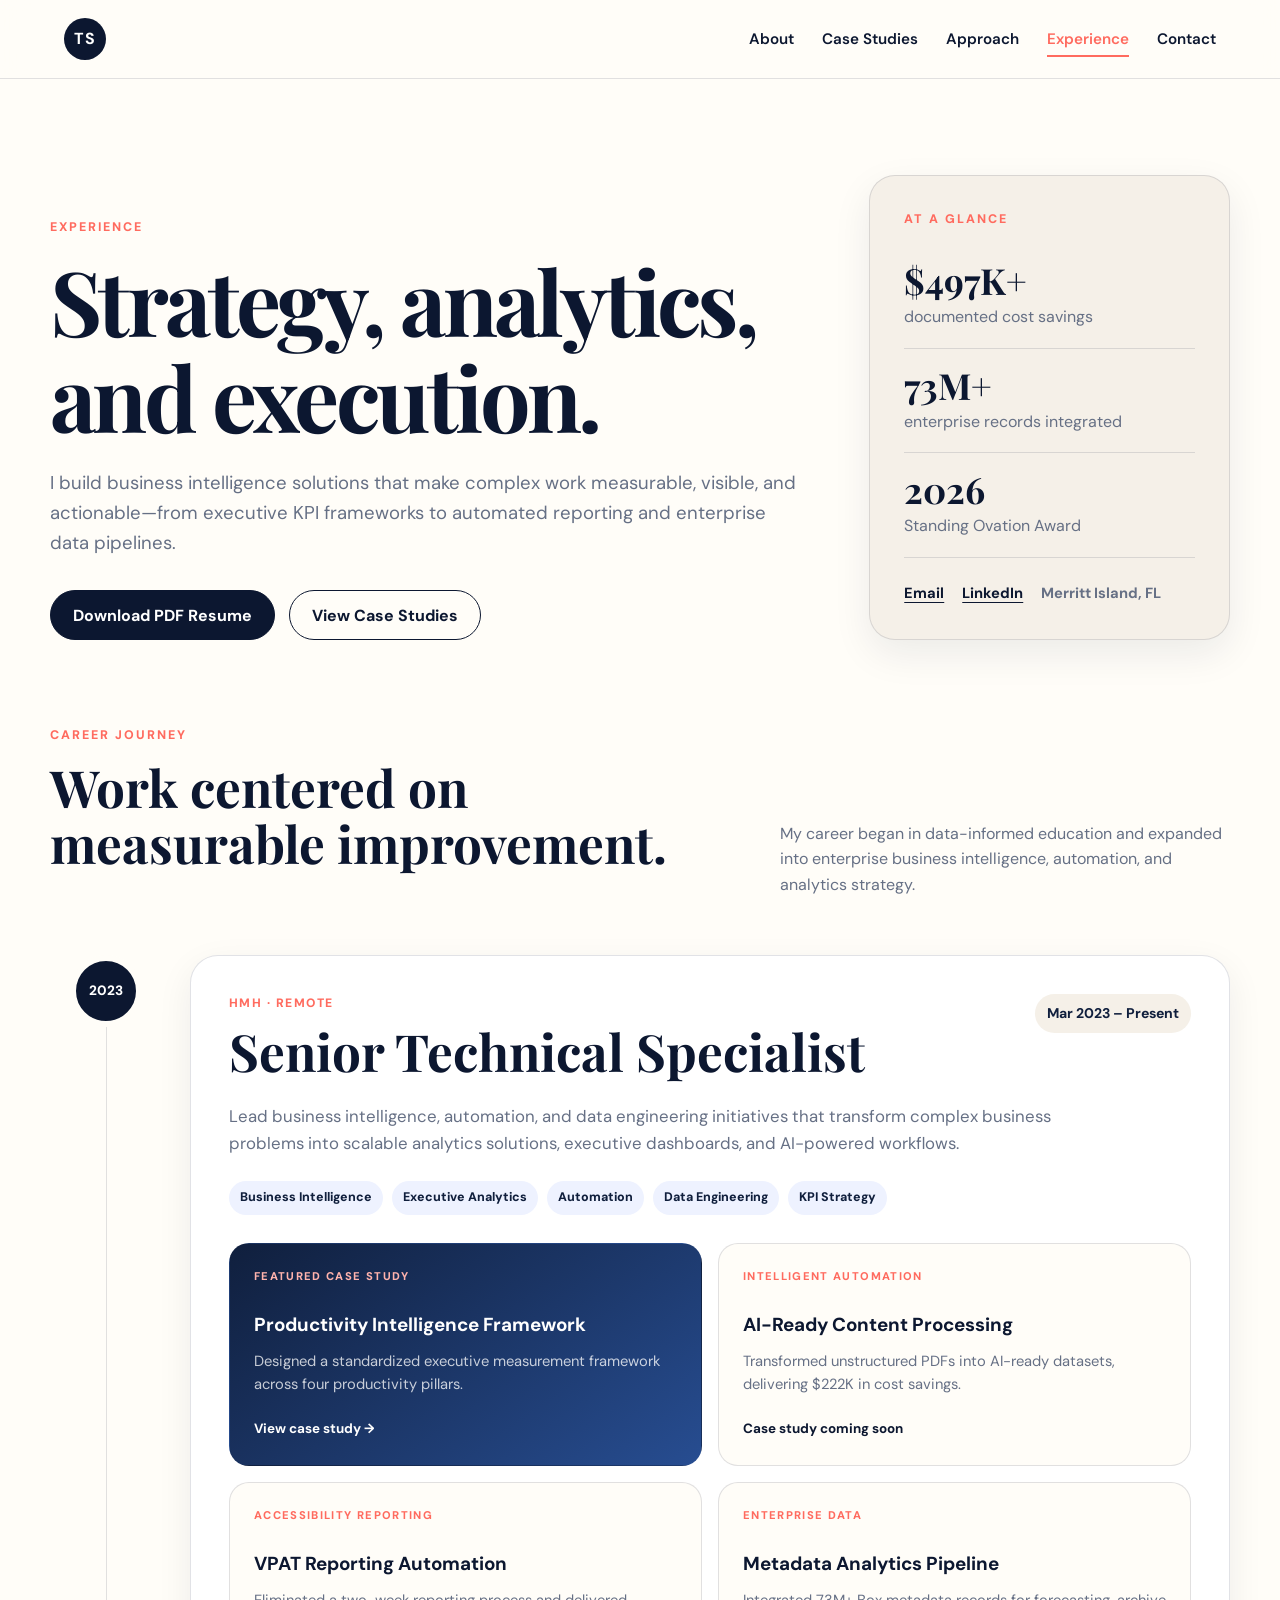
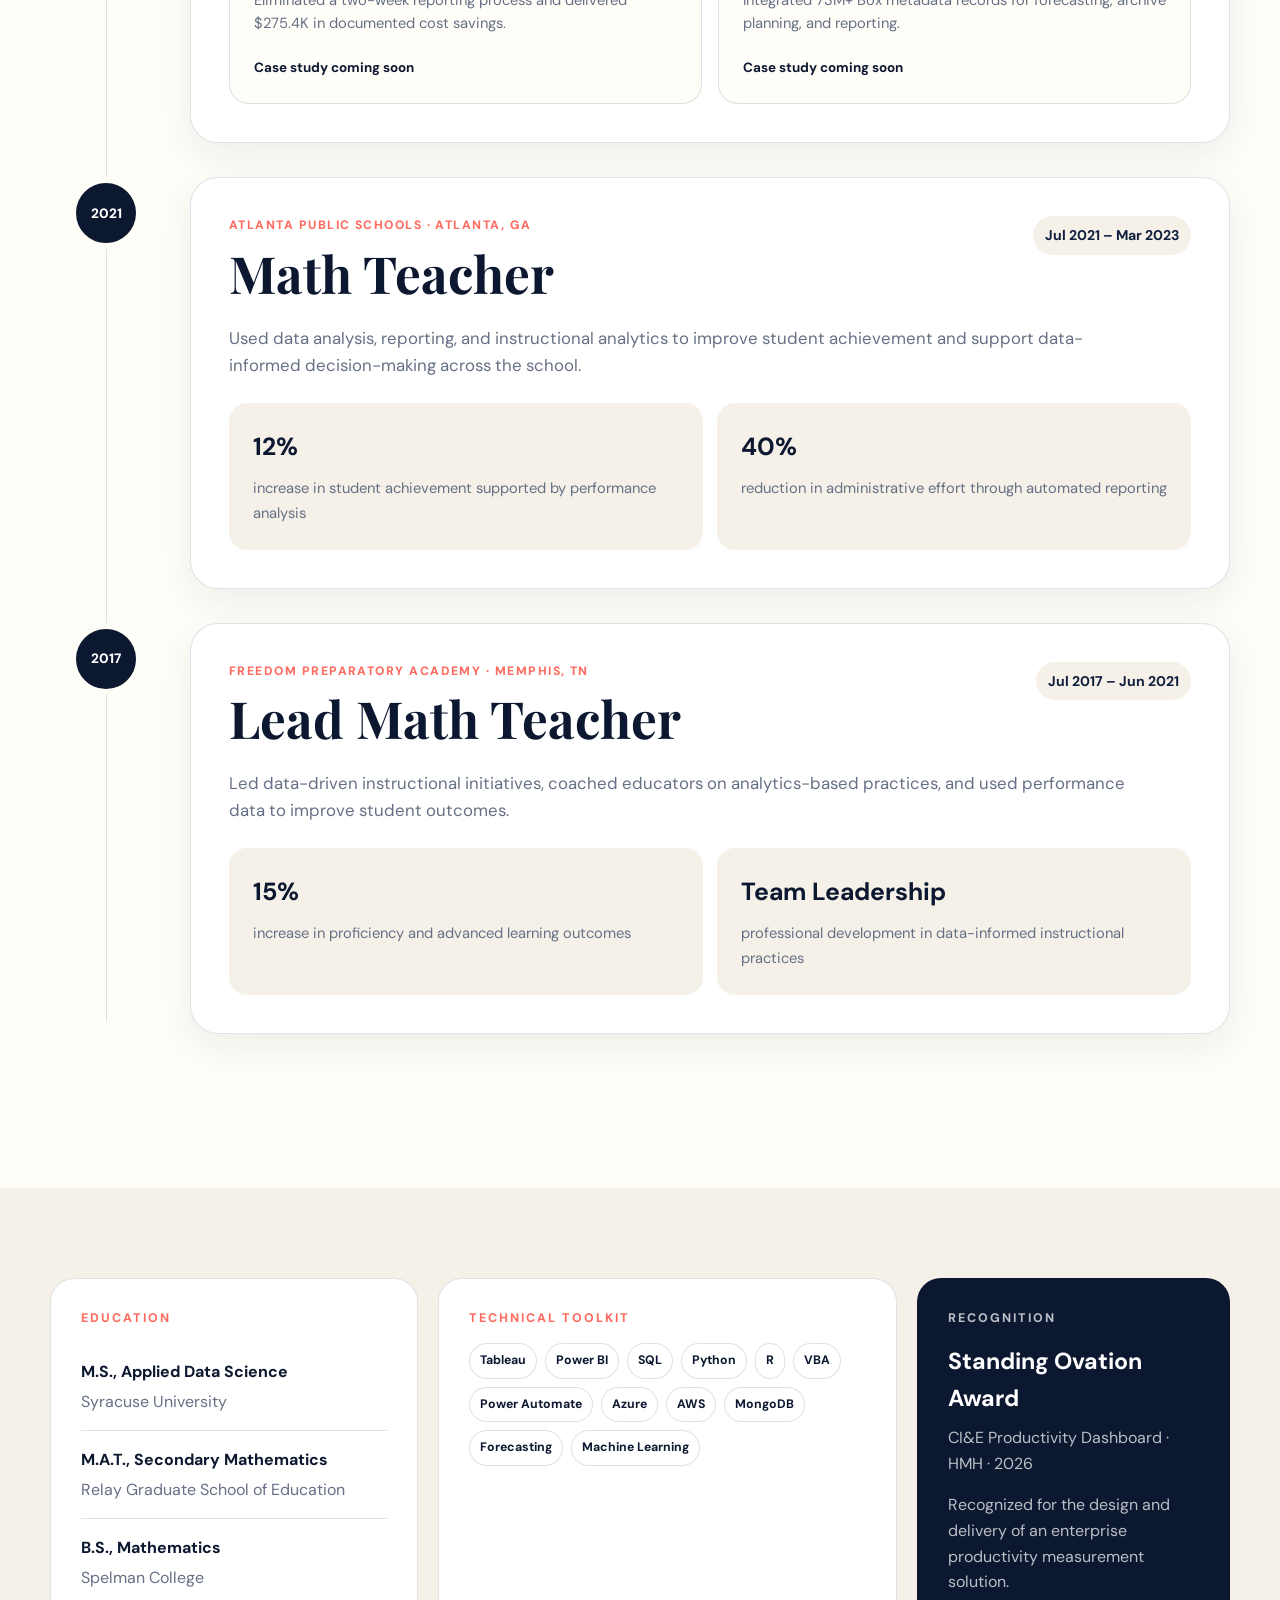
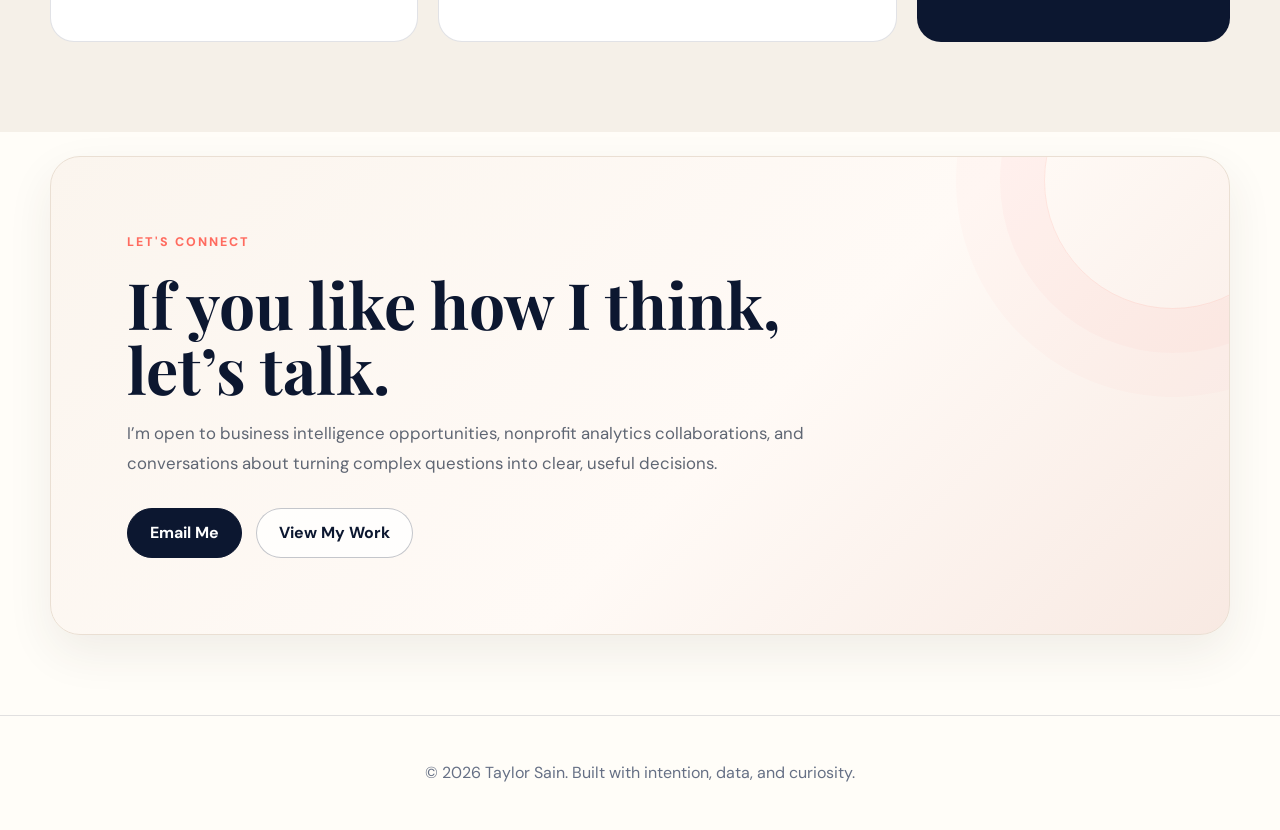
==== commit a509de1b: "Add files via upload" ====
--- a/resume.html
+++ b/resume.html
@@ -81,7 +81,7 @@
                 <span class="project-status">INTELLIGENT AUTOMATION</span>
                 <strong>AI-Ready Content Processing</strong>
                 <p>Transformed unstructured PDFs into AI-ready datasets, delivering $222K in cost savings.</p>
-                <a class="text-link" href="projects/document-intelligence.html">View case study →</a>
+                <b>Case study coming soon</b>
               </article>
               <article class="career-project">
                 <span class="project-status">ACCESSIBILITY REPORTING</span>
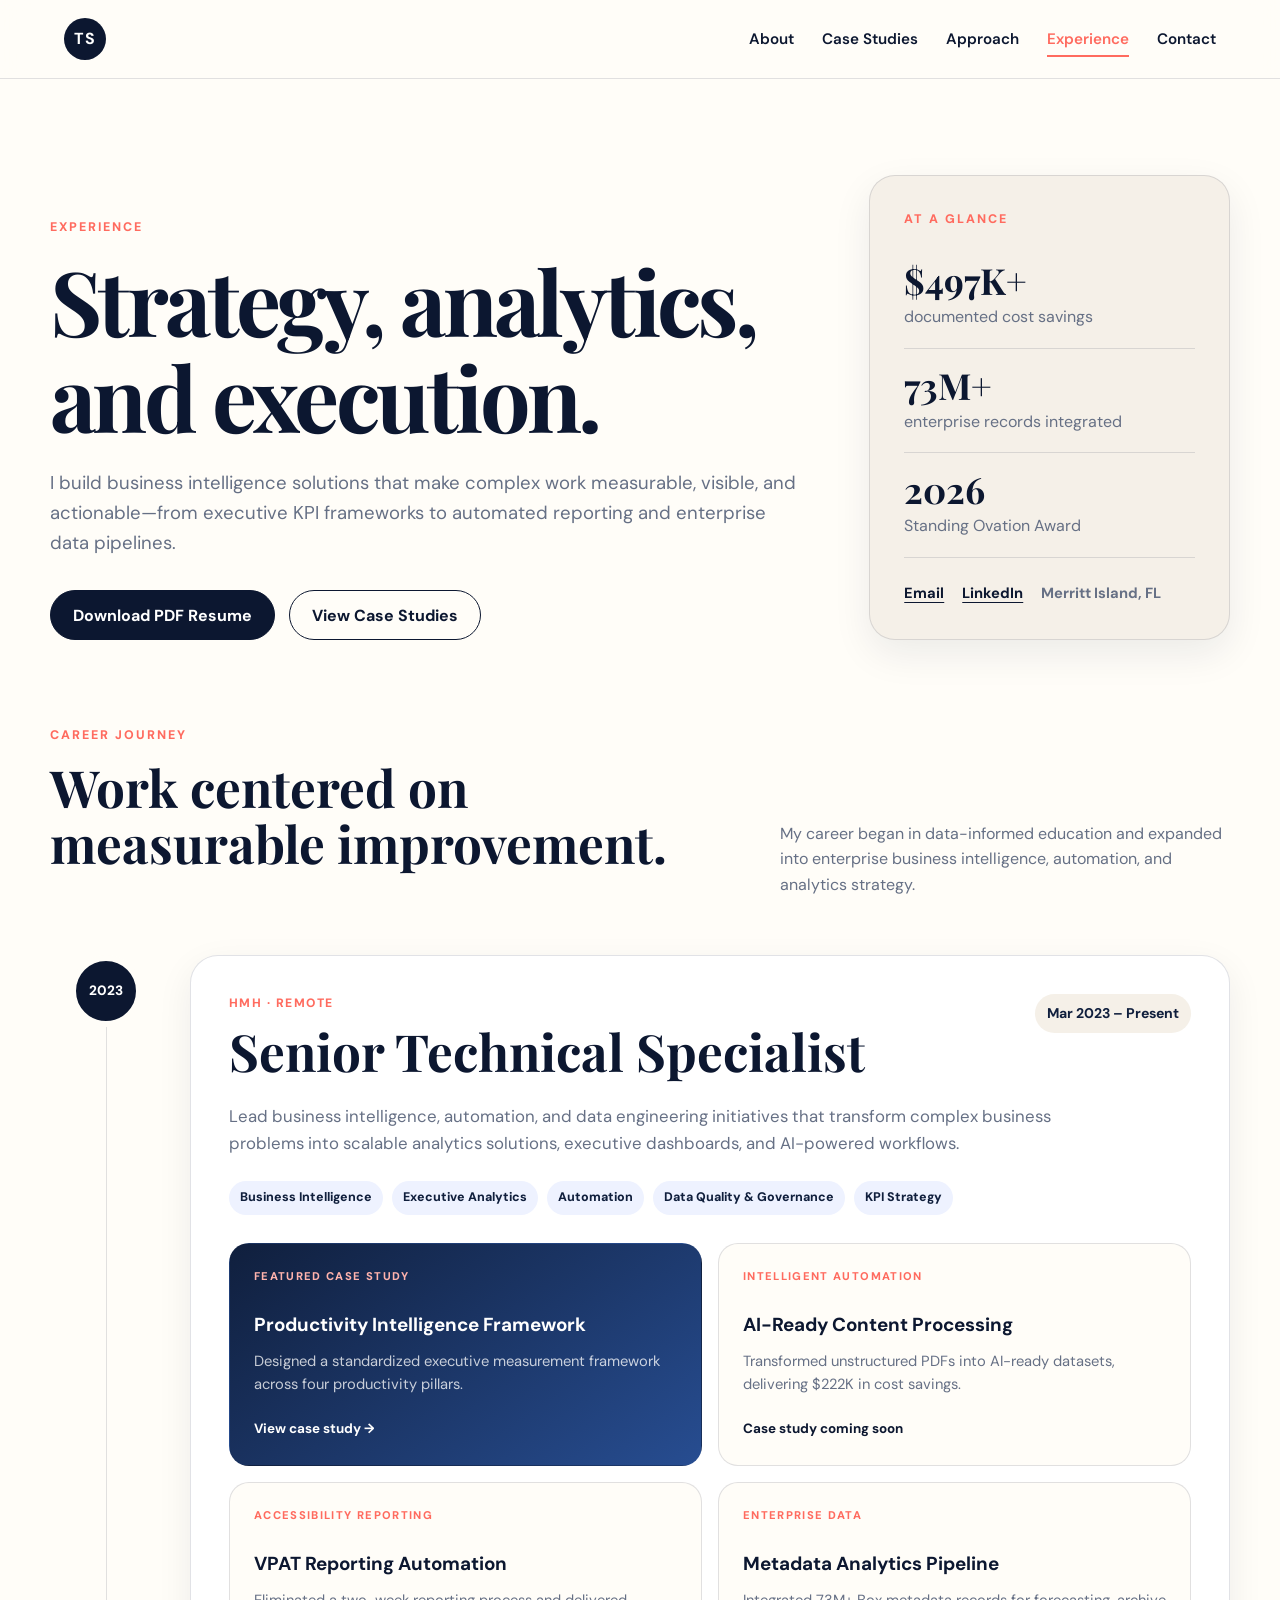
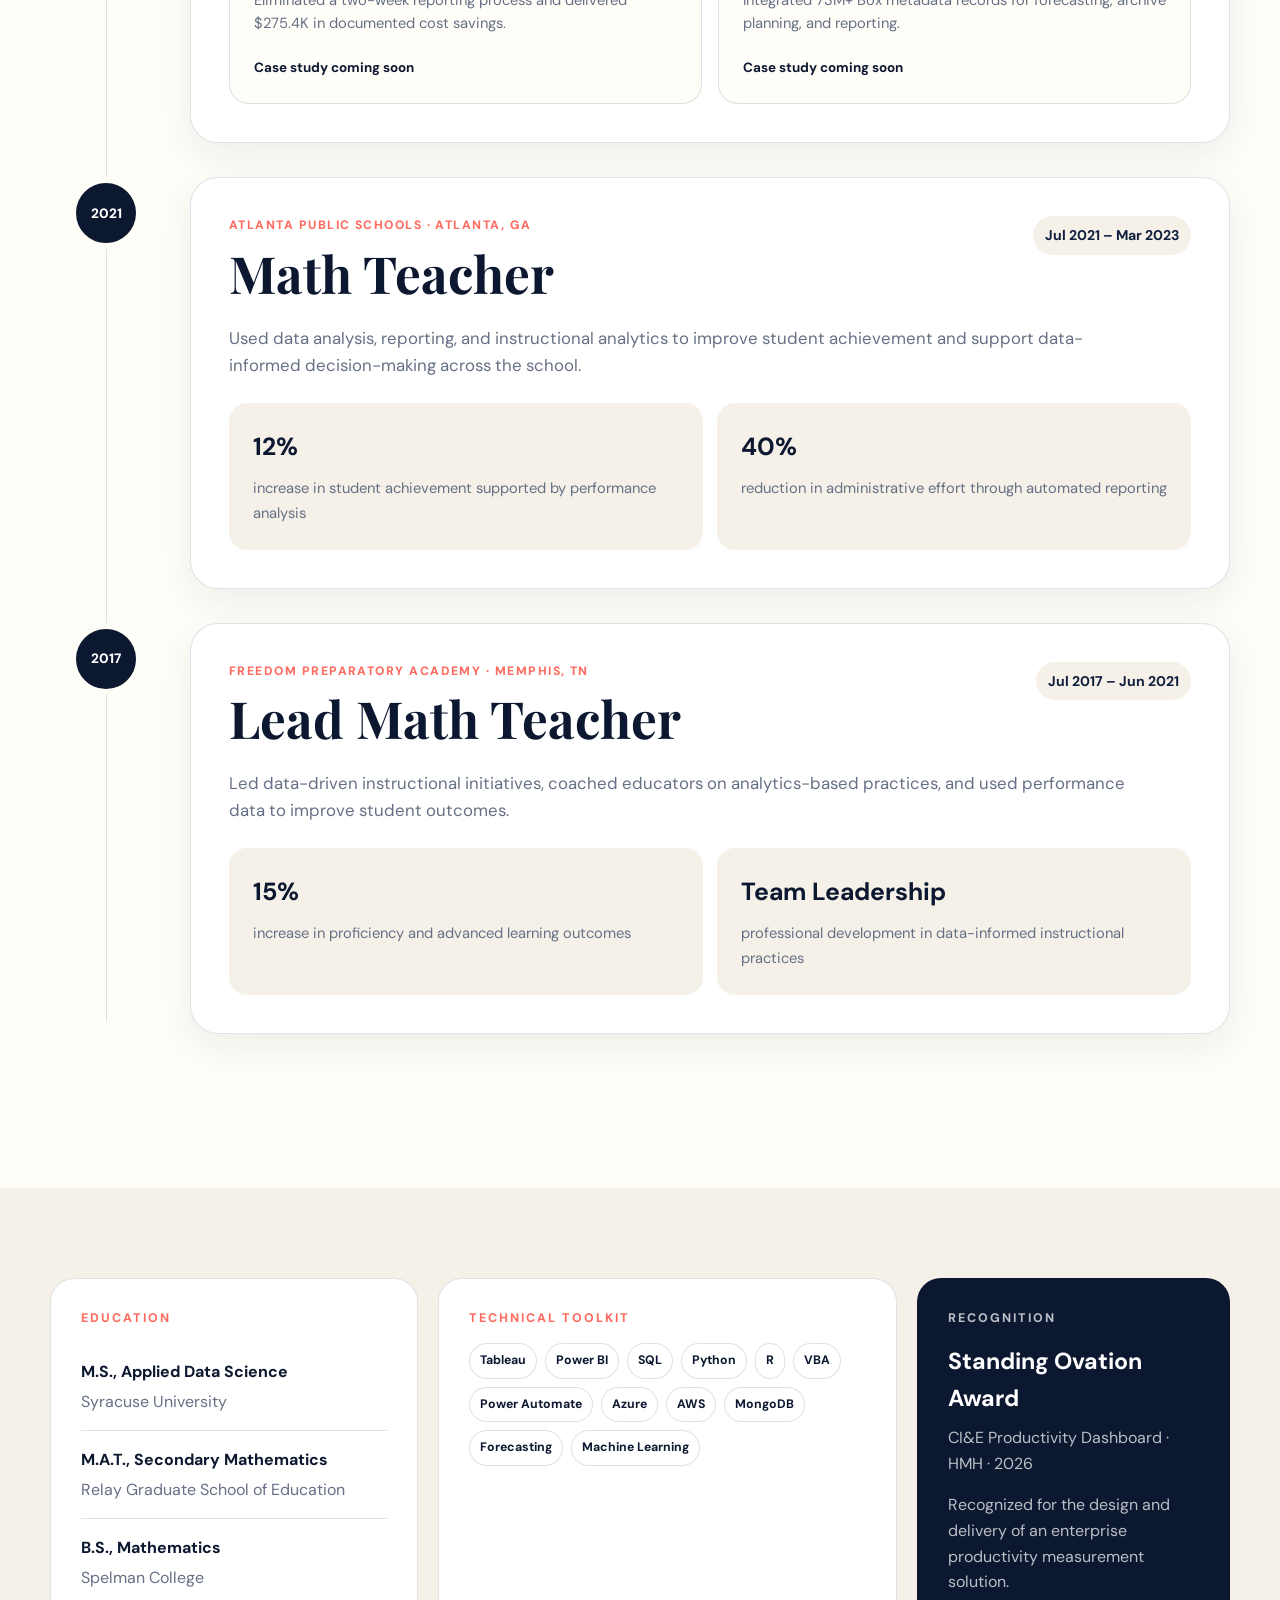
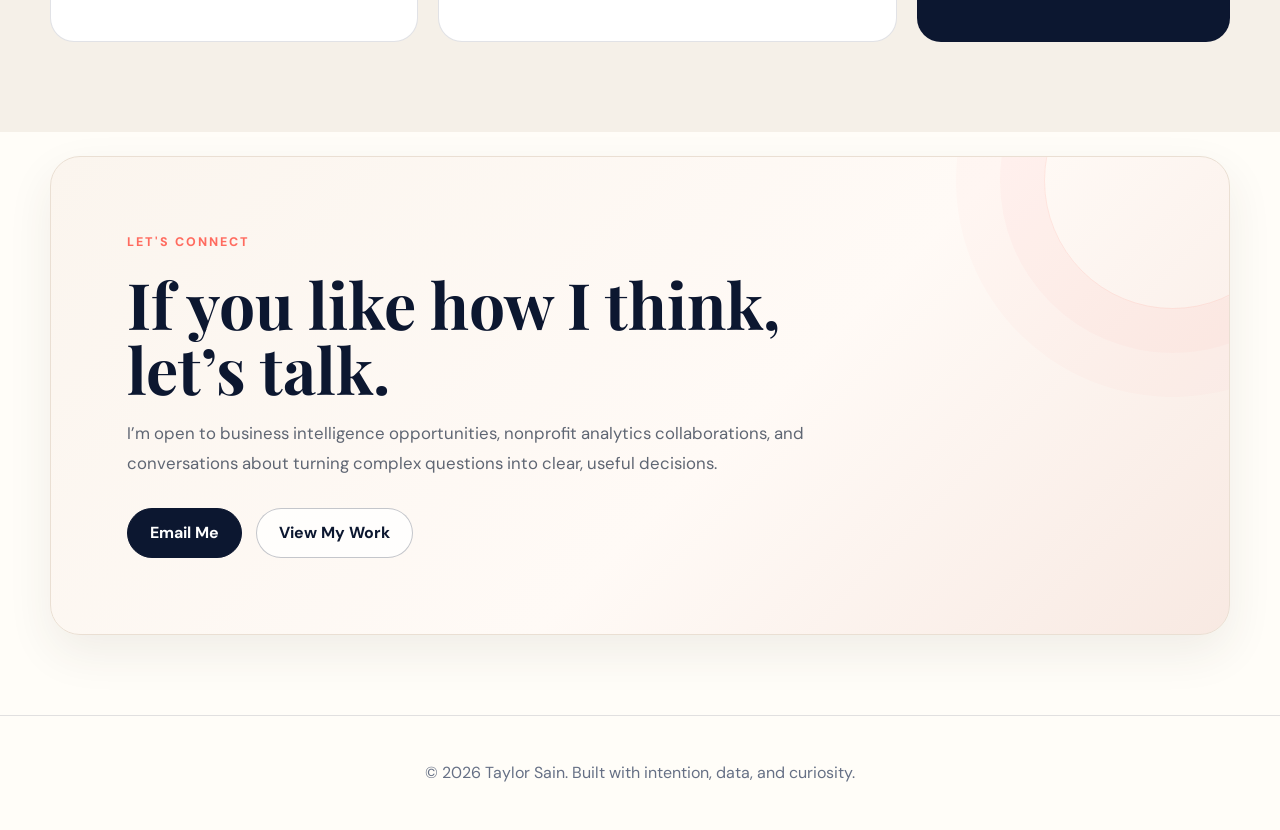
==== commit 7e29d947: "Add files via upload" ====
--- a/resume.html
+++ b/resume.html
@@ -67,7 +67,7 @@
             <p class="career-summary">Lead business intelligence, automation, and data engineering initiatives that transform complex business problems into scalable analytics solutions, executive dashboards, and AI-powered workflows.</p>
 
             <div class="career-focus" aria-label="Role focus areas">
-              <span>Business Intelligence</span><span>Executive Analytics</span><span>Automation</span><span>Data Engineering</span><span>KPI Strategy</span>
+              <span>Business Intelligence</span><span>Executive Analytics</span><span>Automation</span><span>Data Quality &amp; Governance</span><span>KPI Strategy</span>
             </div>
 
             <div class="career-projects">
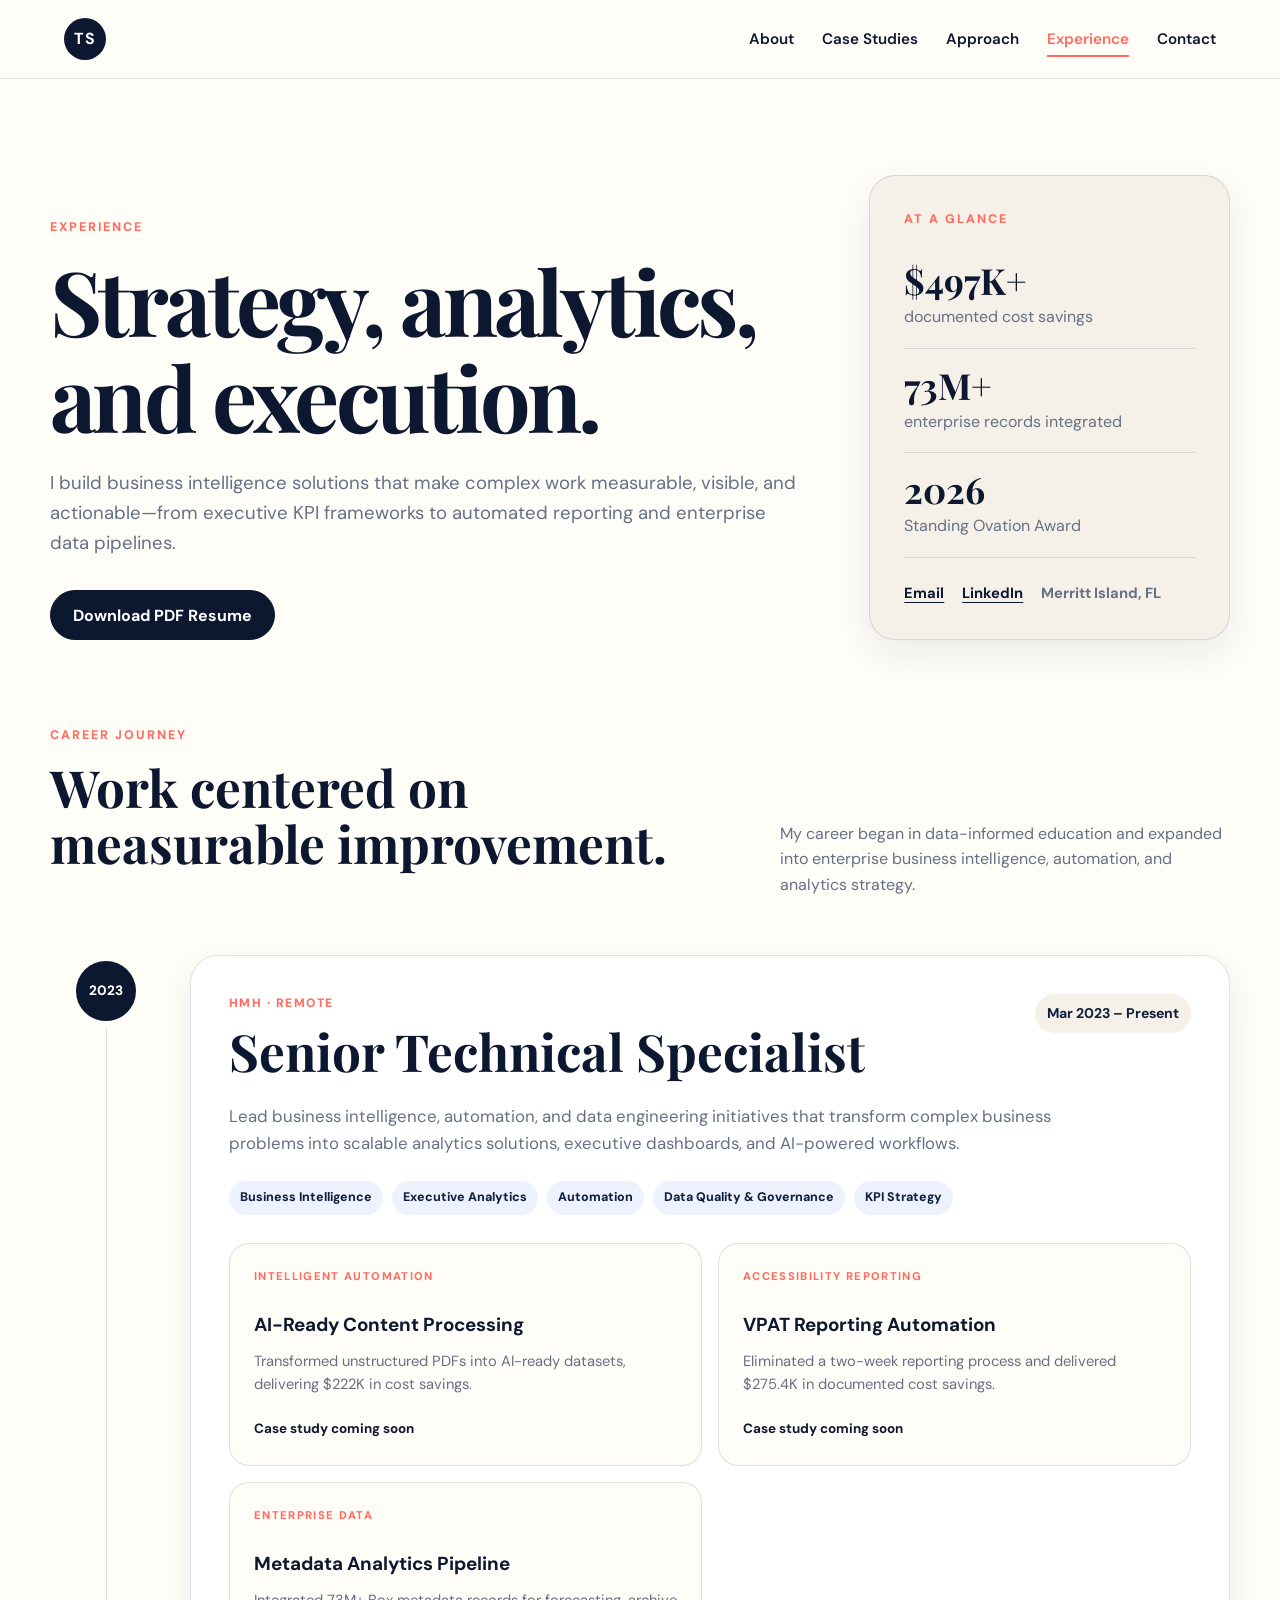
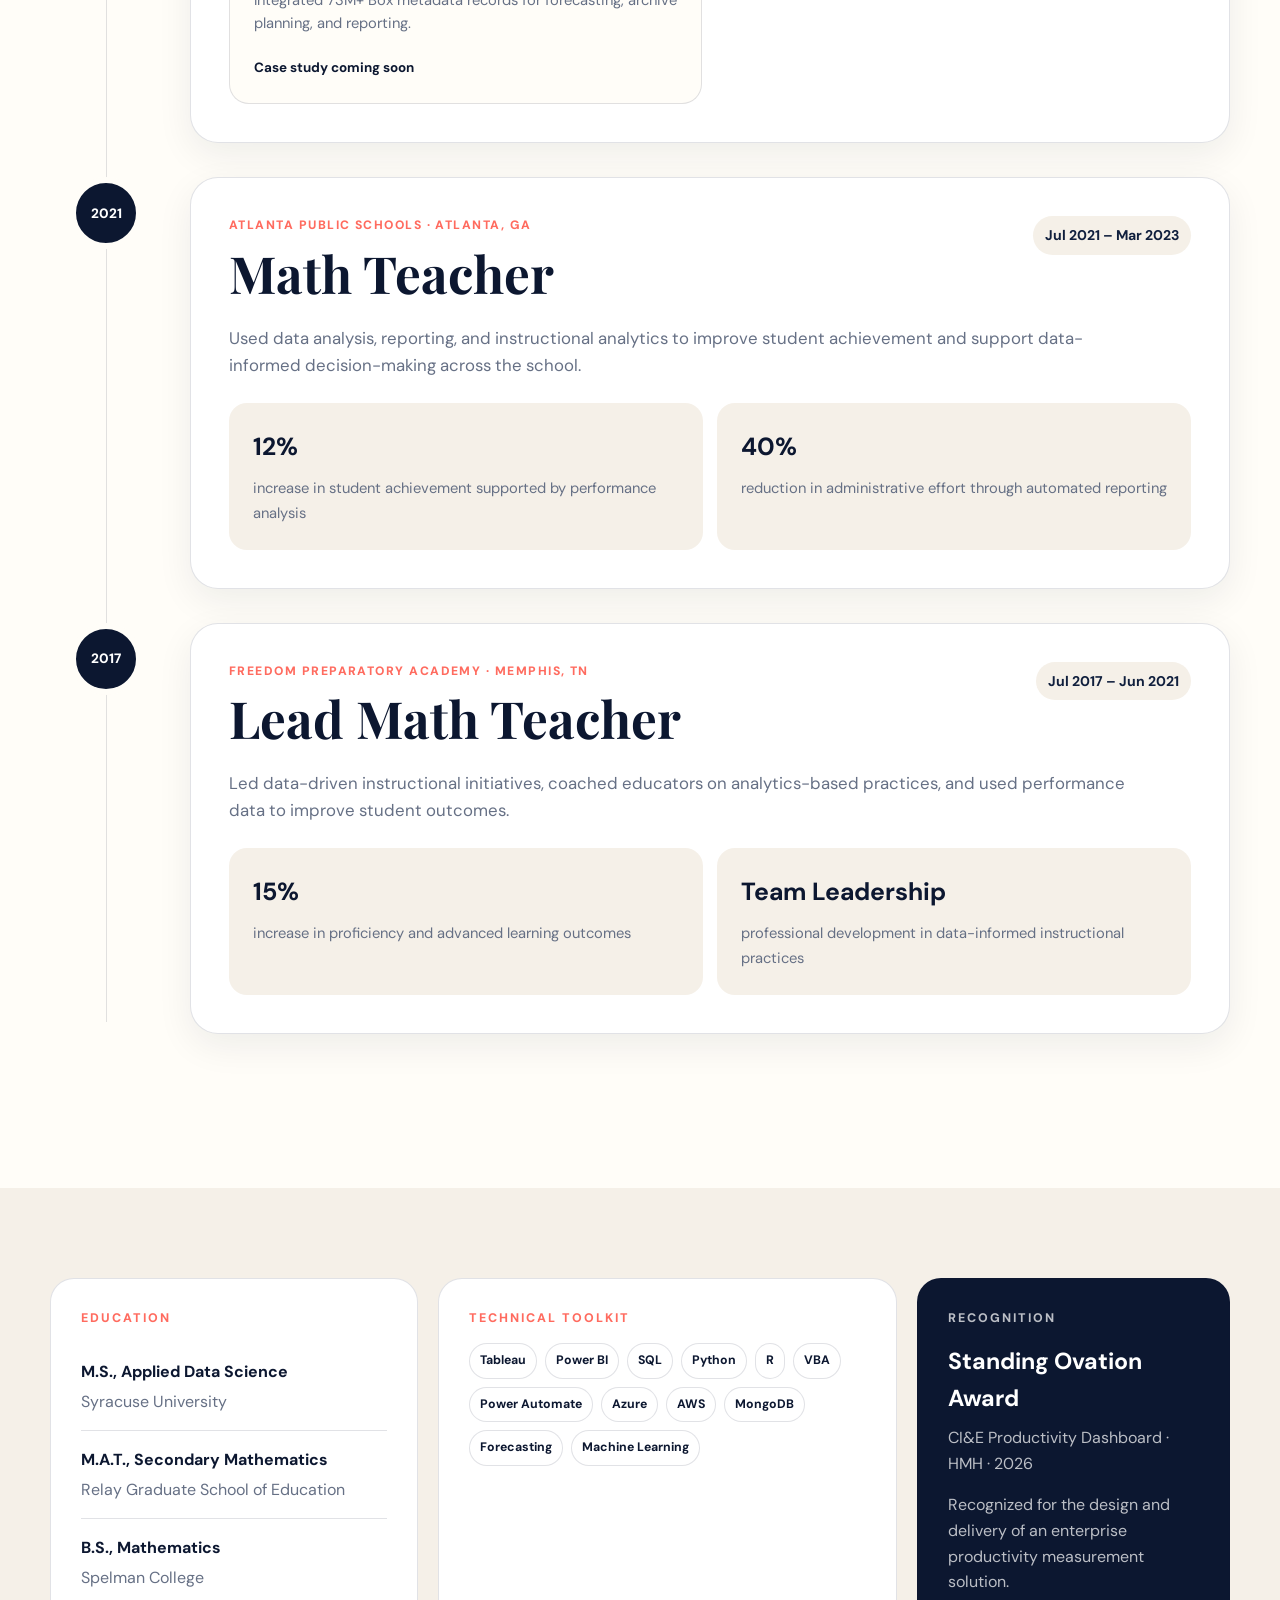
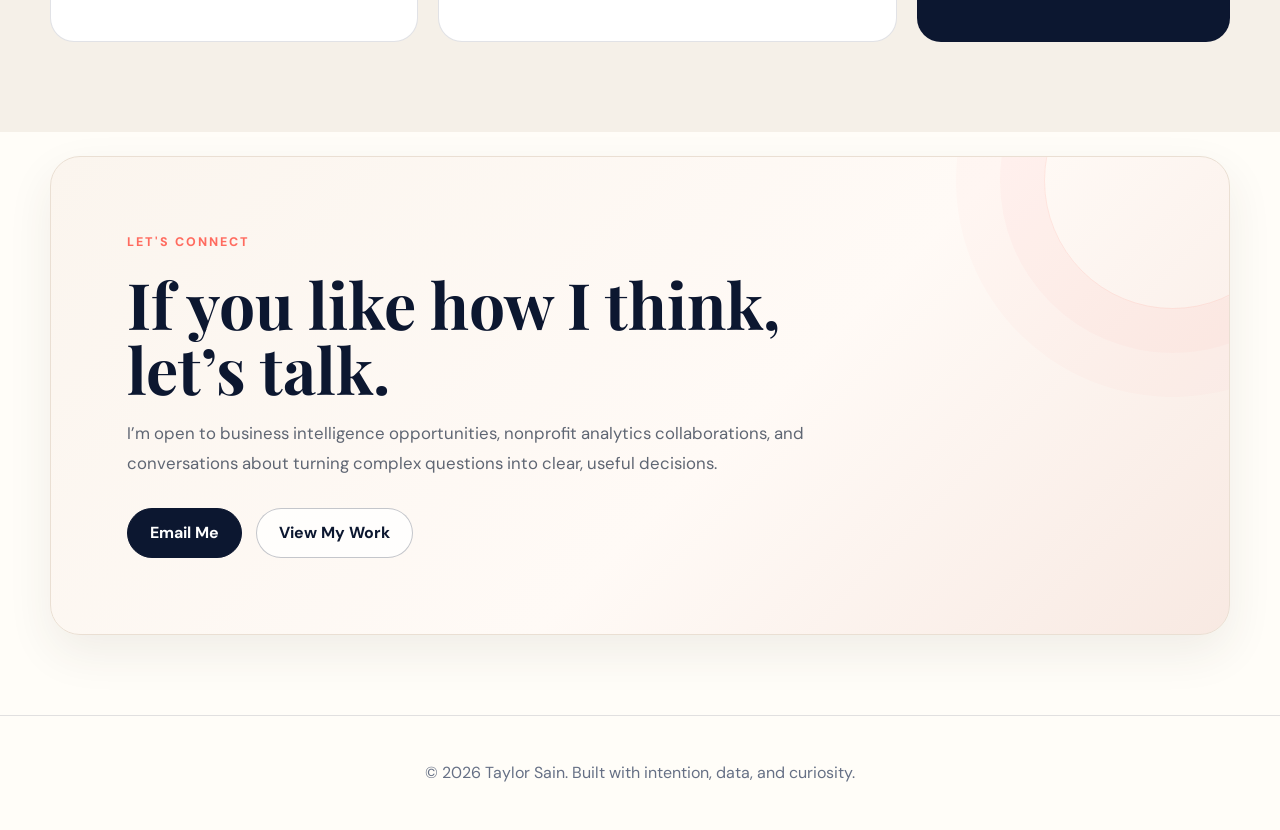
==== commit 765a98ab: "Update resume.html" ====
--- a/resume.html
+++ b/resume.html
@@ -31,7 +31,6 @@
         <p class="experience-intro">I build business intelligence solutions that make complex work measurable, visible, and actionable—from executive KPI frameworks to automated reporting and enterprise data pipelines.</p>
         <div class="hero-actions">
           <a class="button button-primary" href="assets/documents/Taylor-Sain-Resume.pdf" target="_blank" rel="noopener">Download PDF Resume</a>
-          <a class="button button-secondary" href="index.html#projects">View Case Studies</a>
         </div>
       </div>
       <aside class="experience-profile-card" aria-label="Taylor Sain profile summary">
@@ -71,12 +70,6 @@
             </div>
 
             <div class="career-projects">
-              <a class="career-project featured" href="projects/productivity-intelligence.html">
-                <span class="project-status">FEATURED CASE STUDY</span>
-                <strong>Productivity Intelligence Framework</strong>
-                <p>Designed a standardized executive measurement framework across four productivity pillars.</p>
-                <b>View case study →</b>
-              </a>
               <article class="career-project">
                 <span class="project-status">INTELLIGENT AUTOMATION</span>
                 <strong>AI-Ready Content Processing</strong>
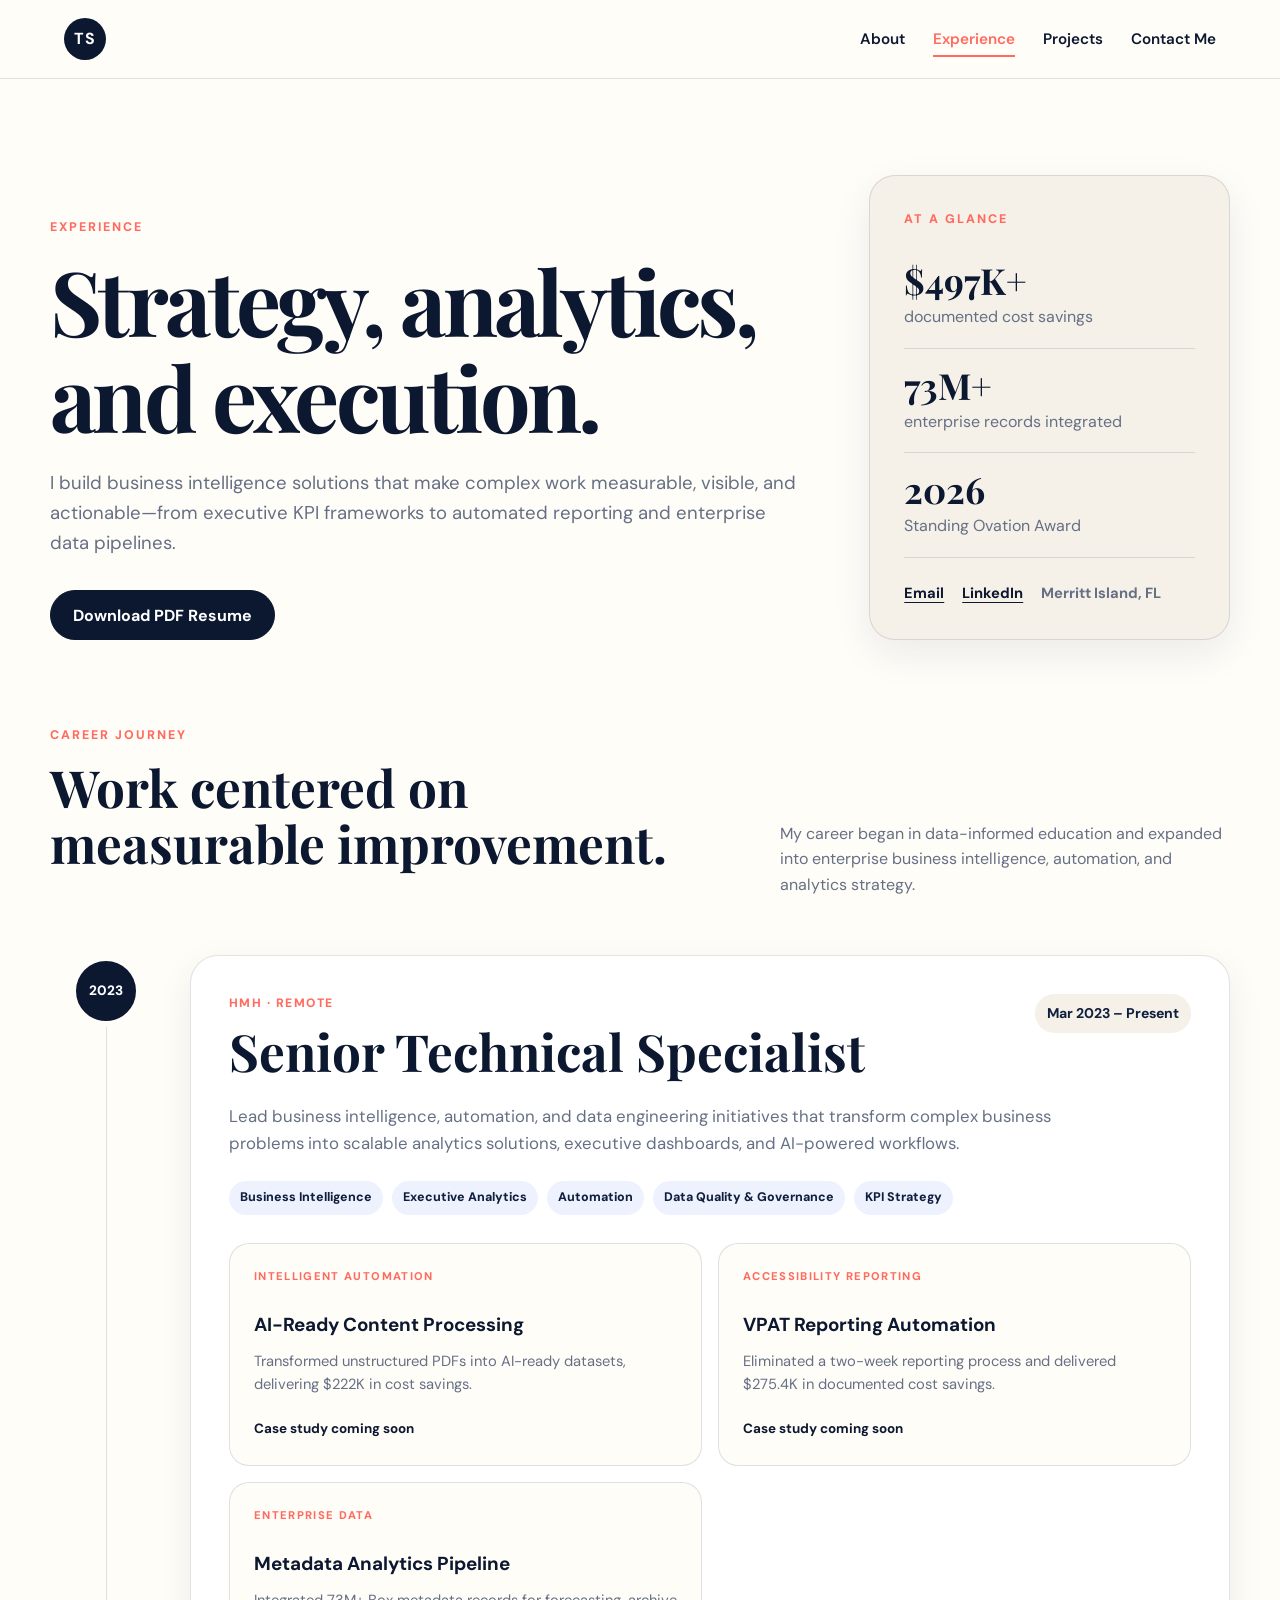
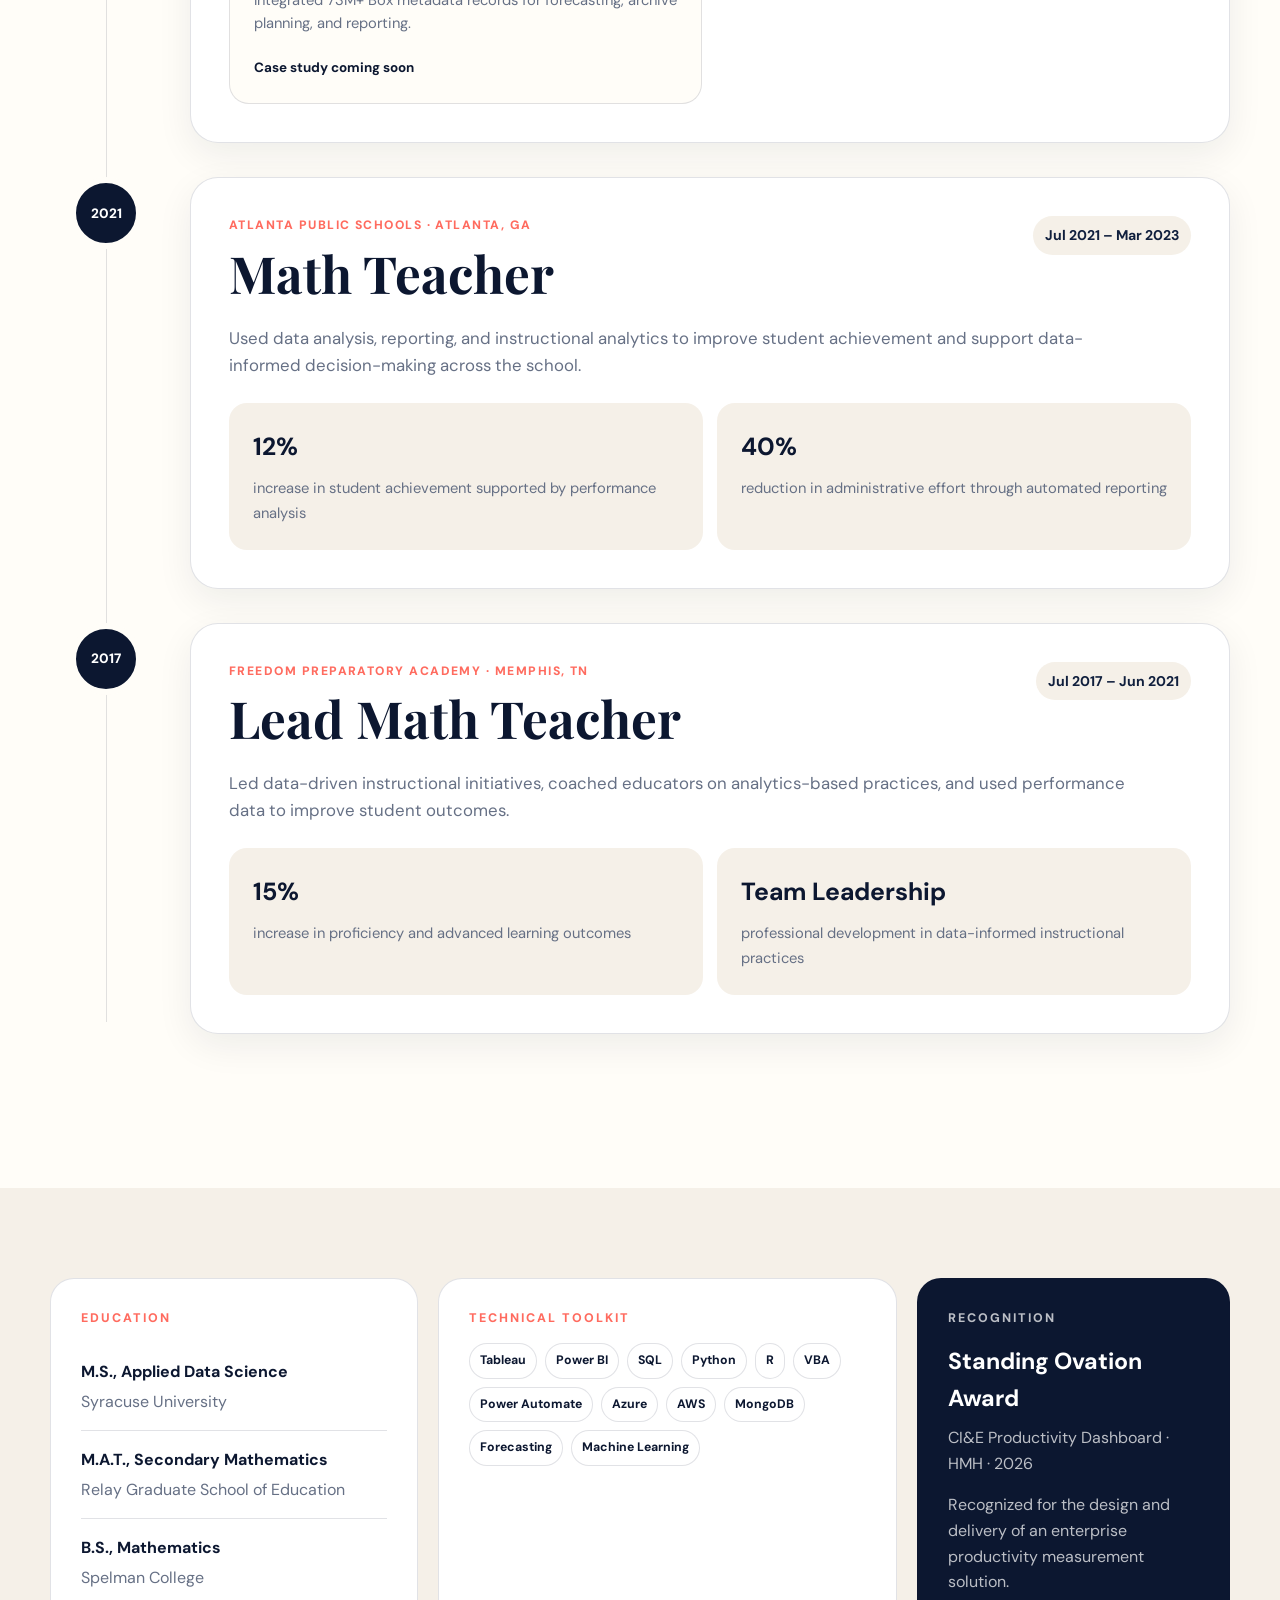
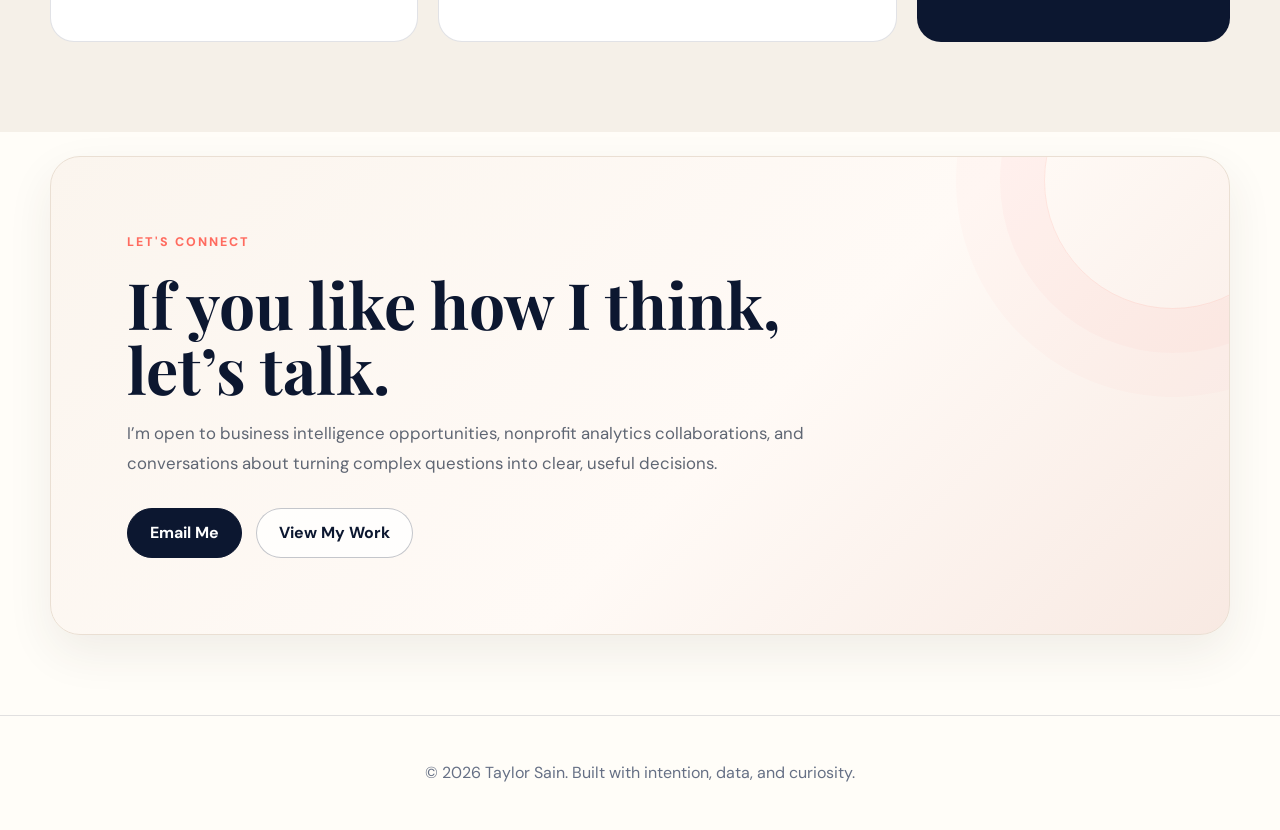
==== commit b7c86003: "Updating structure" ====
--- a/resume.html
+++ b/resume.html
@@ -13,13 +13,12 @@
 <body>
   <header class="site-header">
     <a class="brand" href="index.html" aria-label="Taylor Sain home">TS</a>
-    <button class="menu-toggle" aria-label="Open navigation" aria-expanded="false">☰</button>
+    <button class="menu-toggle" type="button" aria-label="Open navigation" aria-expanded="false">☰</button>
     <nav class="site-nav" aria-label="Primary navigation">
       <a href="index.html#about">About</a>
-      <a href="index.html#projects">Case Studies</a>
-      <a href="index.html#approach">Approach</a>
-      <a class="nav-active" href="resume.html" aria-current="page">Experience</a>
-      <a href="index.html#contact">Contact</a>
+      <a href="resume.html" class="nav-active" aria-current="page">Experience</a>
+      <a href="projects.html">Projects</a>
+      <a href="index.html#contact">Contact Me</a>
     </nav>
   </header>
 
@@ -162,7 +161,7 @@
         <p>I’m open to business intelligence opportunities, nonprofit analytics collaborations, and conversations about turning complex questions into clear, useful decisions.</p>
         <div class="experience-connect-actions">
           <a class="button button-primary" href="mailto:taylorsain2025@gmail.com">Email Me</a>
-          <a class="button button-secondary" href="index.html#projects">View My Work</a>
+          <a class="button button-secondary" href="projects.html">View My Work</a>
         </div>
       </div>
     </section>
--- a/style.css
+++ b/style.css
@@ -727,3 +727,8 @@
   .experience-connect-actions { align-items: stretch; }
   .experience-connect-actions .button { flex: 1 1 180px; }
 }
+
+/* Project library redesign */
+.library-teaser{border-top:1px solid var(--line);border-bottom:1px solid var(--line);padding:42px 0;display:flex;justify-content:space-between;align-items:center;gap:28px}.library-teaser h3{font-family:"Playfair Display",serif;font-size:clamp(1.8rem,3vw,2.8rem);margin:6px 0}.library-teaser p{color:var(--muted);max-width:650px}.library-teaser .button{flex-shrink:0}
+.library-hero{padding:95px 0 54px}.library-hero h1{max-width:1050px}.library-intro{font-size:1.15rem;color:var(--muted);max-width:790px}.library-toolbar{display:flex;align-items:center;justify-content:space-between;gap:16px;border-top:1px solid var(--line);padding:24px 0}.library-toolbar span{font-size:.8rem;font-weight:700;letter-spacing:.1em;color:var(--muted)}.library-toolbar button{border:0;background:none;color:var(--navy);font-weight:700;cursor:pointer}.library-categories{padding-bottom:120px}.library-group{border-top:1px solid var(--line)}.library-group:last-child{border-bottom:1px solid var(--line)}.library-group>summary{list-style:none;cursor:pointer;display:flex;align-items:center;gap:20px;padding:28px 0}.library-group>summary::-webkit-details-marker{display:none}.library-group>summary:focus-visible,.library-item>summary:focus-visible{outline:2px solid var(--accent);outline-offset:4px}.library-group-number{color:var(--accent);font-weight:800;font-size:.85rem}.library-group-title{flex:1;font-family:"Playfair Display",serif;font-size:clamp(1.45rem,2.6vw,2.25rem);line-height:1.2}.library-count{font-size:.8rem;color:var(--muted)}.library-chevron{font-size:1.4rem;transition:transform .2s}.library-group[open]>.library-group-title{color:var(--navy)}.library-group[open]>summary .library-chevron{transform:rotate(45deg)}.library-items{padding:0 0 26px 42px}.library-item{border-top:1px solid var(--line)}.library-item>summary{cursor:pointer;list-style:none;display:flex;align-items:center;gap:18px;padding:23px 0}.library-item>summary::-webkit-details-marker{display:none}.library-item-title{font-weight:700;flex:1;font-size:1.07rem}.library-item-meta{font-size:.78rem;color:var(--muted);max-width:350px;text-align:right}.library-item>summary .library-chevron{font-size:1.2rem}.library-item[open]>summary .library-chevron{transform:rotate(45deg)}.library-detail{padding:0 30px 25px 0;max-width:880px}.library-detail p{color:var(--muted);margin:0 0 16px}.library-detail strong{color:var(--ink)}.library-tags{display:flex;flex-wrap:wrap;gap:8px;margin:16px 0}.library-tags span{font-size:.77rem;background:var(--cream);border-radius:99px;padding:5px 11px}.library-detail a{display:inline-flex;font-weight:800;color:var(--navy);border-bottom:2px solid var(--accent);padding-bottom:4px}.library-note{margin:30px 0 0;color:var(--muted);font-size:.9rem}
+@media(max-width:700px){.library-teaser{align-items:flex-start;flex-direction:column}.library-group>summary{gap:10px}.library-count{display:none}.library-items{padding-left:12px}.library-item>summary{align-items:flex-start;flex-wrap:wrap;gap:6px}.library-item-meta{order:3;width:100%;max-width:none;text-align:left}.library-item-title{flex-basis:calc(100% - 38px)}}
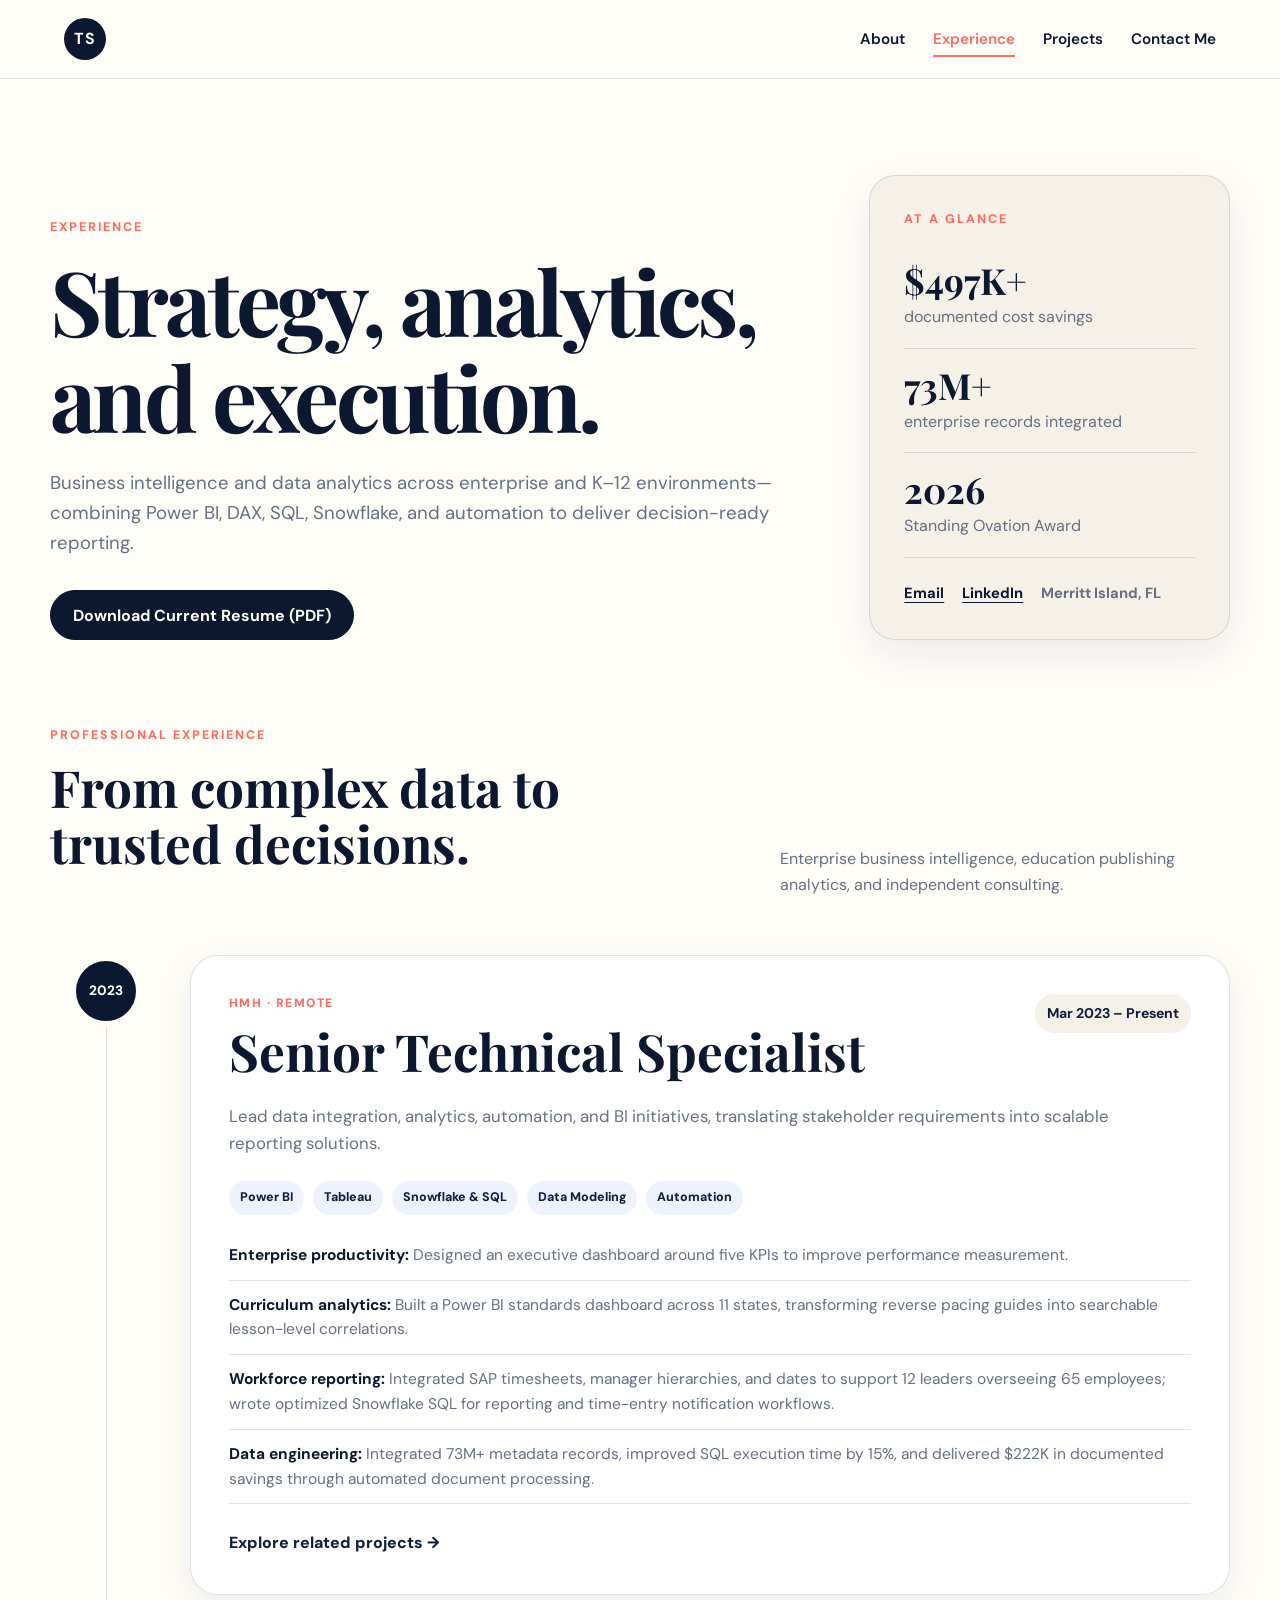
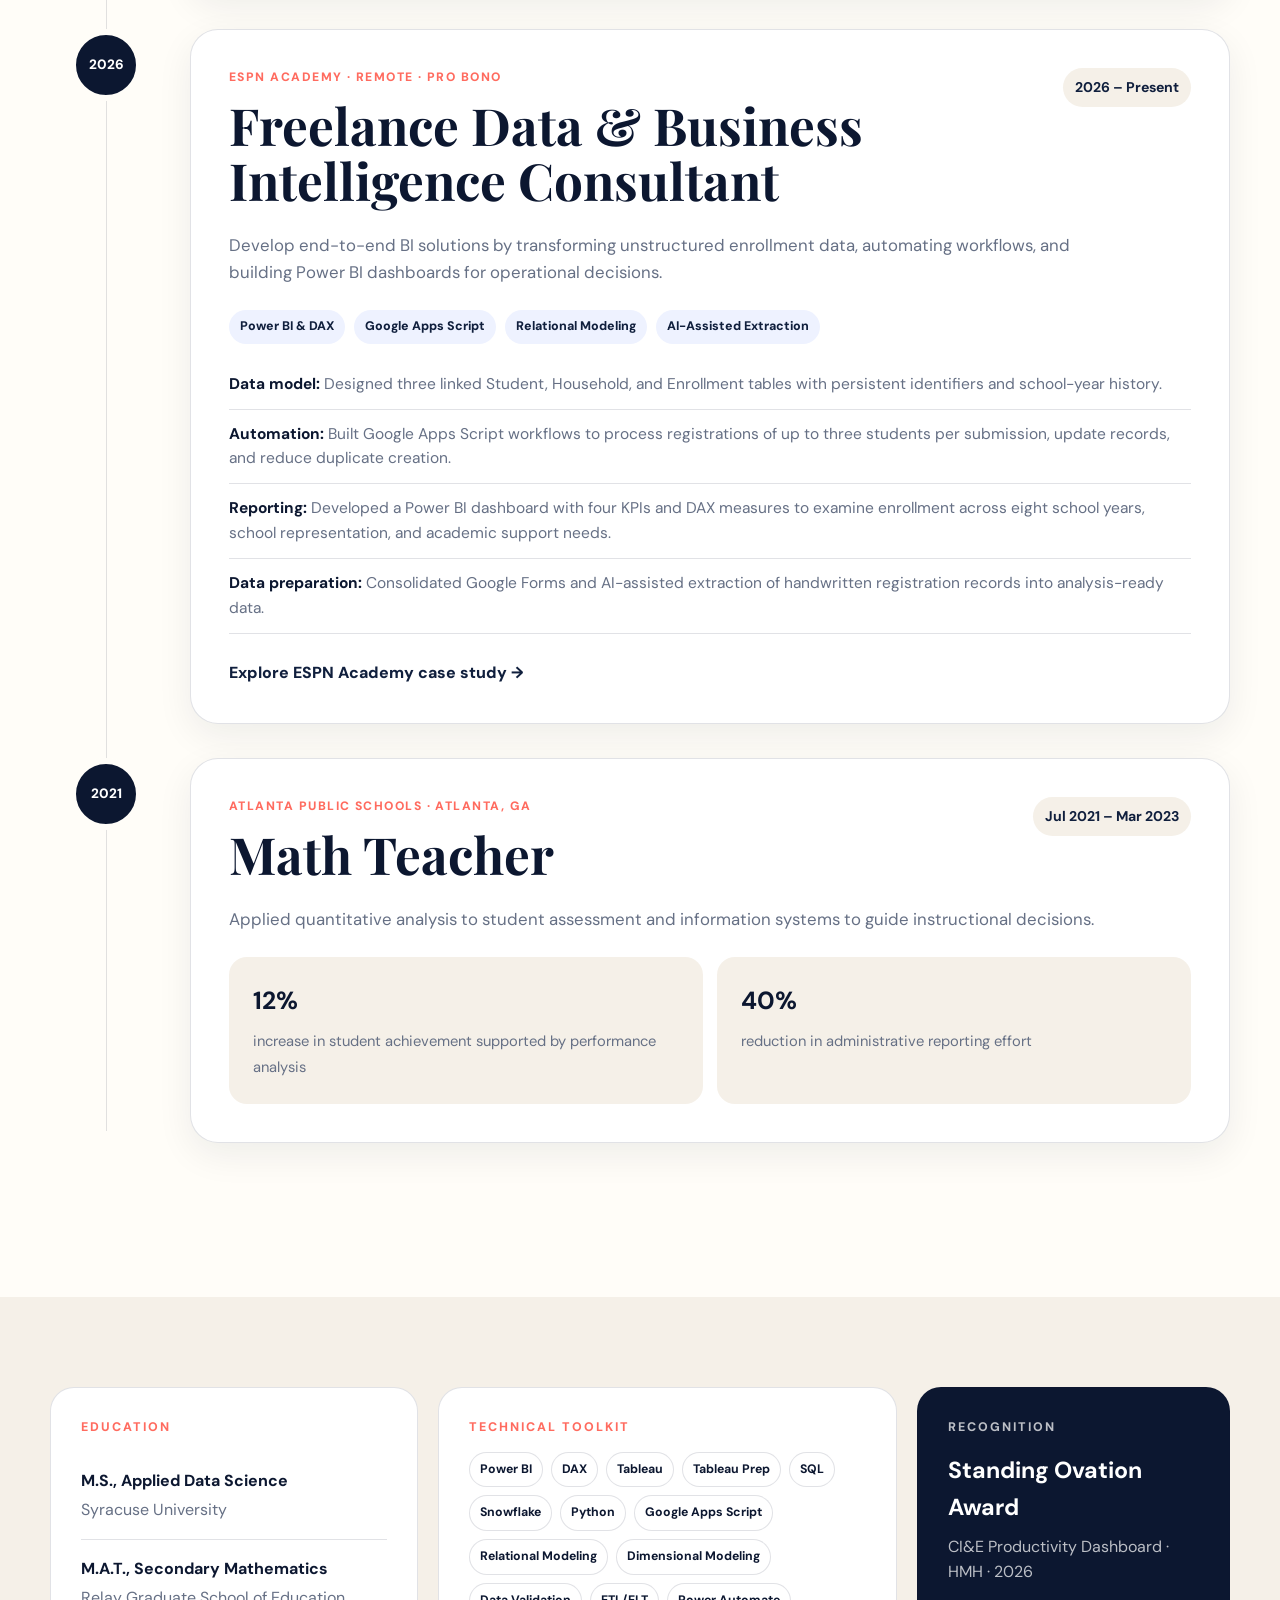
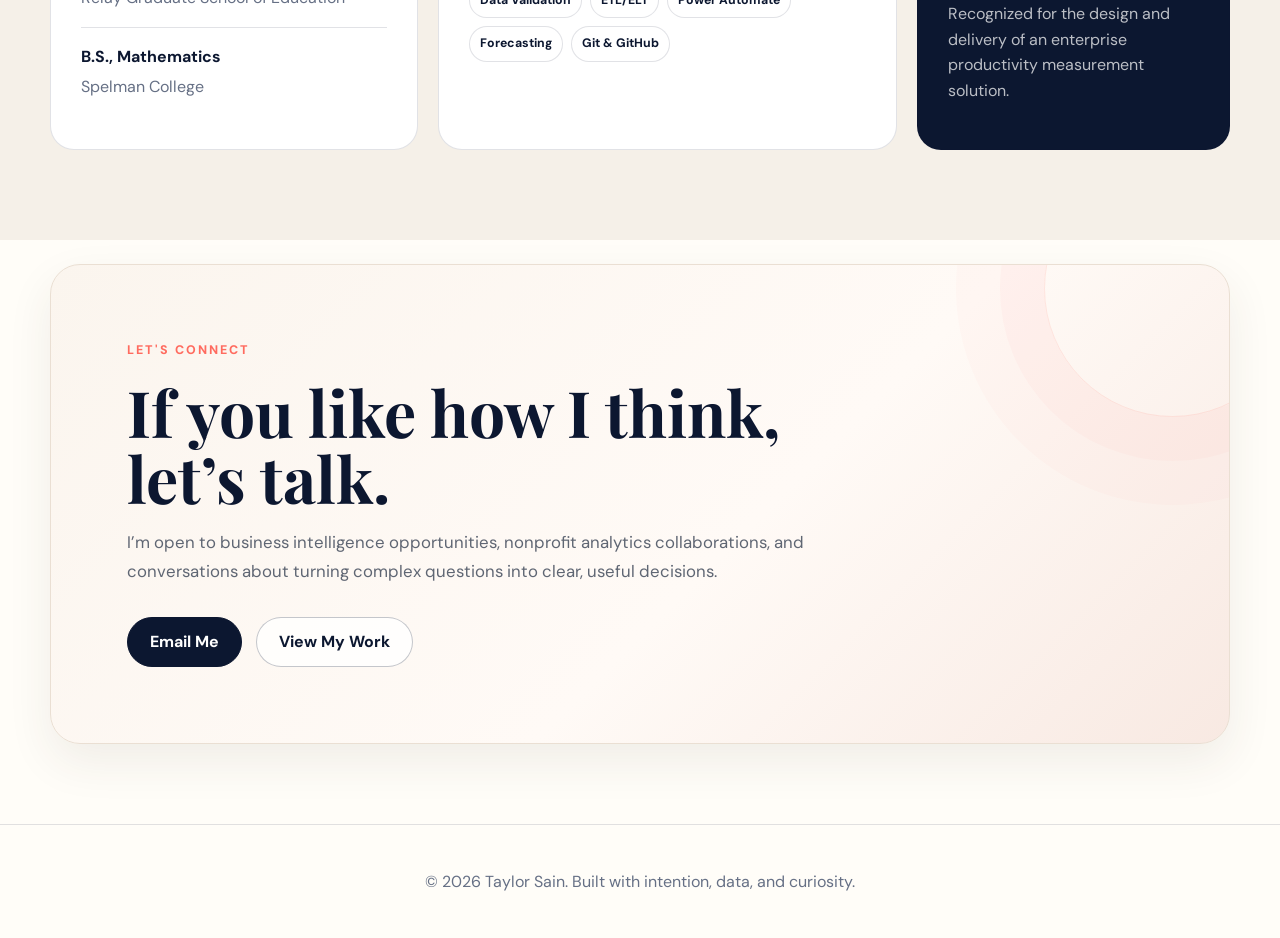
==== commit f17095de: "Updating experience section" ====
--- a/resume.html
+++ b/resume.html
@@ -1,173 +1,90 @@
 <!DOCTYPE html>
+
 <html lang="en">
 <head>
-  <meta charset="UTF-8" />
-  <meta name="viewport" content="width=device-width, initial-scale=1.0" />
-  <meta name="description" content="Taylor Sain's professional experience in business intelligence, enterprise analytics, executive dashboards, automation, and data engineering." />
-  <title>Experience | Taylor Sain</title>
-  <link rel="preconnect" href="https://fonts.googleapis.com">
-  <link rel="preconnect" href="https://fonts.gstatic.com" crossorigin>
-  <link href="https://fonts.googleapis.com/css2?family=DM+Sans:wght@400;500;600;700&family=Playfair+Display:wght@600;700&display=swap" rel="stylesheet">
-  <link rel="stylesheet" href="style.css" />
-</head>
+<meta charset="utf-8"/>
+<meta content="width=device-width, initial-scale=1.0" name="viewport"/>
+<meta content="Taylor Sain's professional experience in business intelligence, enterprise analytics, executive dashboards, automation, and data engineering." name="description"/>
+<title>Experience | Taylor Sain</title>
+<link href="https://fonts.googleapis.com" rel="preconnect"/>
+<link crossorigin="" href="https://fonts.gstatic.com" rel="preconnect"/>
+<link href="https://fonts.googleapis.com/css2?family=DM+Sans:wght@400;500;600;700&amp;family=Playfair+Display:wght@600;700&amp;display=swap" rel="stylesheet"/>
+<link href="style.css" rel="stylesheet">
+</link><style>.experience-highlights{margin:22px 0 24px;display:grid;gap:12px}.experience-highlights p{margin:0;padding:0 0 12px;border-bottom:1px solid var(--line);color:var(--muted);font-size:.97rem;line-height:1.6}.experience-highlights strong{color:var(--ink)}.career-card-body .text-link{display:inline-block;margin-top:2px;color:var(--navy)}@media(max-width:760px){.career-card h2{font-size:clamp(1.55rem,6vw,2.2rem)}}</style></head>
 <body>
-  <header class="site-header">
-    <a class="brand" href="index.html" aria-label="Taylor Sain home">TS</a>
-    <button class="menu-toggle" type="button" aria-label="Open navigation" aria-expanded="false">☰</button>
-    <nav class="site-nav" aria-label="Primary navigation">
-      <a href="index.html#about">About</a>
-      <a href="resume.html" class="nav-active" aria-current="page">Experience</a>
-      <a href="projects.html">Projects</a>
-      <a href="index.html#contact">Contact Me</a>
-    </nav>
-  </header>
-
-  <main>
-    <section class="experience-hero section-shell reveal">
-      <div class="experience-hero-copy">
-        <p class="eyebrow">EXPERIENCE</p>
-        <h1>Strategy, analytics, and execution.</h1>
-        <p class="experience-intro">I build business intelligence solutions that make complex work measurable, visible, and actionable—from executive KPI frameworks to automated reporting and enterprise data pipelines.</p>
-        <div class="hero-actions">
-          <a class="button button-primary" href="assets/documents/Taylor-Sain-Resume.pdf" target="_blank" rel="noopener">Download PDF Resume</a>
-        </div>
-      </div>
-      <aside class="experience-profile-card" aria-label="Taylor Sain profile summary">
-        <p class="eyebrow">AT A GLANCE</p>
-        <div class="profile-stat"><strong>$497K+</strong><span>documented cost savings</span></div>
-        <div class="profile-stat"><strong>73M+</strong><span>enterprise records integrated</span></div>
-        <div class="profile-stat"><strong>2026</strong><span>Standing Ovation Award</span></div>
-        <div class="profile-links">
-          <a href="mailto:taylorsain2025@gmail.com">Email</a>
-          <a href="https://www.linkedin.com/in/taylor-sain-analytics" target="_blank" rel="noopener">LinkedIn</a>
-          <span>Merritt Island, FL</span>
-        </div>
-      </aside>
-    </section>
-
-    <section class="career-section section-shell">
-      <div class="section-heading reveal">
-        <div><p class="eyebrow">CAREER JOURNEY</p><h2>Work centered on measurable improvement.</h2></div>
-        <p>My career began in data-informed education and expanded into enterprise business intelligence, automation, and analytics strategy.</p>
-      </div>
-
-      <div class="career-timeline">
-        <article class="career-card reveal">
-          <div class="career-marker"><span>2023</span></div>
-          <div class="career-card-body">
-            <div class="career-card-header">
-              <div>
-                <p class="career-company">HMH · REMOTE</p>
-                <h2>Senior Technical Specialist</h2>
-              </div>
-              <span class="career-date">Mar 2023 – Present</span>
-            </div>
-            <p class="career-summary">Lead business intelligence, automation, and data engineering initiatives that transform complex business problems into scalable analytics solutions, executive dashboards, and AI-powered workflows.</p>
-
-            <div class="career-focus" aria-label="Role focus areas">
-              <span>Business Intelligence</span><span>Executive Analytics</span><span>Automation</span><span>Data Quality &amp; Governance</span><span>KPI Strategy</span>
-            </div>
-
-            <div class="career-projects">
-              <article class="career-project">
-                <span class="project-status">INTELLIGENT AUTOMATION</span>
-                <strong>AI-Ready Content Processing</strong>
-                <p>Transformed unstructured PDFs into AI-ready datasets, delivering $222K in cost savings.</p>
-                <b>Case study coming soon</b>
-              </article>
-              <article class="career-project">
-                <span class="project-status">ACCESSIBILITY REPORTING</span>
-                <strong>VPAT Reporting Automation</strong>
-                <p>Eliminated a two-week reporting process and delivered $275.4K in documented cost savings.</p>
-                <b>Case study coming soon</b>
-              </article>
-              <article class="career-project">
-                <span class="project-status">ENTERPRISE DATA</span>
-                <strong>Metadata Analytics Pipeline</strong>
-                <p>Integrated 73M+ Box metadata records for forecasting, archive planning, and reporting.</p>
-                <b>Case study coming soon</b>
-              </article>
-            </div>
-          </div>
-        </article>
-
-        <article class="career-card reveal">
-          <div class="career-marker"><span>2021</span></div>
-          <div class="career-card-body">
-            <div class="career-card-header">
-              <div>
-                <p class="career-company">ATLANTA PUBLIC SCHOOLS · ATLANTA, GA</p>
-                <h2>Math Teacher</h2>
-              </div>
-              <span class="career-date">Jul 2021 – Mar 2023</span>
-            </div>
-            <p class="career-summary">Used data analysis, reporting, and instructional analytics to improve student achievement and support data-informed decision-making across the school.</p>
-            <div class="achievement-grid">
-              <article><strong>12%</strong><span>increase in student achievement supported by performance analysis</span></article>
-              <article><strong>40%</strong><span>reduction in administrative effort through automated reporting</span></article>
-            </div>
-          </div>
-        </article>
-
-        <article class="career-card reveal">
-          <div class="career-marker"><span>2017</span></div>
-          <div class="career-card-body">
-            <div class="career-card-header">
-              <div>
-                <p class="career-company">FREEDOM PREPARATORY ACADEMY · MEMPHIS, TN</p>
-                <h2>Lead Math Teacher</h2>
-              </div>
-              <span class="career-date">Jul 2017 – Jun 2021</span>
-            </div>
-            <p class="career-summary">Led data-driven instructional initiatives, coached educators on analytics-based practices, and used performance data to improve student outcomes.</p>
-            <div class="achievement-grid">
-              <article><strong>15%</strong><span>increase in proficiency and advanced learning outcomes</span></article>
-              <article><strong>Team Leadership</strong><span>professional development in data-informed instructional practices</span></article>
-            </div>
-          </div>
-        </article>
-      </div>
-    </section>
-
-    <section class="credentials-section">
-      <div class="section-shell credentials-grid">
-        <section class="credential-card reveal">
-          <p class="eyebrow">EDUCATION</p>
-          <div class="credential-item"><strong>M.S., Applied Data Science</strong><span>Syracuse University</span></div>
-          <div class="credential-item"><strong>M.A.T., Secondary Mathematics</strong><span>Relay Graduate School of Education</span></div>
-          <div class="credential-item"><strong>B.S., Mathematics</strong><span>Spelman College</span></div>
-        </section>
-
-        <section class="credential-card reveal">
-          <p class="eyebrow">TECHNICAL TOOLKIT</p>
-          <div class="resume-tags">
-            <span>Tableau</span><span>Power BI</span><span>SQL</span><span>Python</span><span>R</span><span>VBA</span><span>Power Automate</span><span>Azure</span><span>AWS</span><span>MongoDB</span><span>Forecasting</span><span>Machine Learning</span>
-          </div>
-        </section>
-
-        <section class="credential-card award-card reveal">
-          <p class="eyebrow">RECOGNITION</p>
-          <strong>Standing Ovation Award</strong>
-          <span>CI&amp;E Productivity Dashboard · HMH · 2026</span>
-          <p>Recognized for the design and delivery of an enterprise productivity measurement solution.</p>
-        </section>
-      </div>
-    </section>
-
-    <section class="experience-connect-card section-shell reveal">
-      <div class="experience-connect-content">
-        <p class="eyebrow">LET'S CONNECT</p>
-        <h2>If you like how I think, let’s talk.</h2>
-        <p>I’m open to business intelligence opportunities, nonprofit analytics collaborations, and conversations about turning complex questions into clear, useful decisions.</p>
-        <div class="experience-connect-actions">
-          <a class="button button-primary" href="mailto:taylorsain2025@gmail.com">Email Me</a>
-          <a class="button button-secondary" href="projects.html">View My Work</a>
-        </div>
-      </div>
-    </section>
-  </main>
-
-  <footer><p>© <span id="year"></span> Taylor Sain. Built with intention, data, and curiosity.</p></footer>
-  <script src="script.js"></script>
+<header class="site-header">
+<a aria-label="Taylor Sain home" class="brand" href="index.html">TS</a>
+<button aria-expanded="false" aria-label="Open navigation" class="menu-toggle" type="button">☰</button>
+<nav aria-label="Primary navigation" class="site-nav">
+<a href="index.html#about">About</a>
+<a aria-current="page" class="nav-active" href="resume.html">Experience</a>
+<a href="projects.html">Projects</a>
+<a href="index.html#contact">Contact Me</a>
+</nav>
+</header>
+<main>
+<section class="experience-hero section-shell reveal">
+<div class="experience-hero-copy">
+<p class="eyebrow">EXPERIENCE</p>
+<h1>Strategy, analytics, and execution.</h1>
+<p class="experience-intro">Business intelligence and data analytics across enterprise and K–12 environments—combining Power BI, DAX, SQL, Snowflake, and automation to deliver decision-ready reporting.</p>
+<div class="hero-actions">
+<a class="button button-primary" download="Taylor-Sain-Resume.pdf" href="assets/documents/Taylor-Sain-Resume.pdf" rel="noopener" target="_blank">Download Current Resume (PDF)</a>
+</div>
+</div>
+<aside aria-label="Taylor Sain profile summary" class="experience-profile-card">
+<p class="eyebrow">AT A GLANCE</p>
+<div class="profile-stat"><strong>$497K+</strong><span>documented cost savings</span></div>
+<div class="profile-stat"><strong>73M+</strong><span>enterprise records integrated</span></div>
+<div class="profile-stat"><strong>2026</strong><span>Standing Ovation Award</span></div>
+<div class="profile-links">
+<a href="mailto:taylorsain2025@gmail.com">Email</a>
+<a href="https://www.linkedin.com/in/taylor-sain-analytics" rel="noopener" target="_blank">LinkedIn</a>
+<span>Merritt Island, FL</span>
+</div>
+</aside>
+</section>
+<section class="career-section section-shell">
+<div class="section-heading reveal"><div><p class="eyebrow">PROFESSIONAL EXPERIENCE</p><h2>From complex data to trusted decisions.</h2></div><p>Enterprise business intelligence, education publishing analytics, and independent consulting.</p></div>
+<div class="career-timeline">
+<article class="career-card reveal"><div class="career-marker"><span>2023</span></div><div class="career-card-body"><div class="career-card-header"><div><p class="career-company">HMH · REMOTE</p><h2>Senior Technical Specialist</h2></div><span class="career-date">Mar 2023 – Present</span></div><p class="career-summary">Lead data integration, analytics, automation, and BI initiatives, translating stakeholder requirements into scalable reporting solutions.</p><div class="career-focus"><span>Power BI</span><span>Tableau</span><span>Snowflake &amp; SQL</span><span>Data Modeling</span><span>Automation</span></div>
+<div class="experience-highlights"><p><strong>Enterprise productivity:</strong> Designed an executive dashboard around five KPIs to improve performance measurement.</p><p><strong>Curriculum analytics:</strong> Built a Power BI standards dashboard across 11 states, transforming reverse pacing guides into searchable lesson-level correlations.</p><p><strong>Workforce reporting:</strong> Integrated SAP timesheets, manager hierarchies, and dates to support 12 leaders overseeing 65 employees; wrote optimized Snowflake SQL for reporting and time-entry notification workflows.</p><p><strong>Data engineering:</strong> Integrated 73M+ metadata records, improved SQL execution time by 15%, and delivered $222K in documented savings through automated document processing.</p></div><a class="text-link" href="projects.html">Explore related projects →</a></div></article>
+<article class="career-card reveal"><div class="career-marker"><span>2026</span></div><div class="career-card-body"><div class="career-card-header"><div><p class="career-company">ESPN ACADEMY · REMOTE · PRO BONO</p><h2>Freelance Data &amp; Business Intelligence Consultant</h2></div><span class="career-date">2026 – Present</span></div><p class="career-summary">Develop end-to-end BI solutions by transforming unstructured enrollment data, automating workflows, and building Power BI dashboards for operational decisions.</p><div class="career-focus"><span>Power BI &amp; DAX</span><span>Google Apps Script</span><span>Relational Modeling</span><span>AI-Assisted Extraction</span></div><div class="experience-highlights"><p><strong>Data model:</strong> Designed three linked Student, Household, and Enrollment tables with persistent identifiers and school-year history.</p><p><strong>Automation:</strong> Built Google Apps Script workflows to process registrations of up to three students per submission, update records, and reduce duplicate creation.</p><p><strong>Reporting:</strong> Developed a Power BI dashboard with four KPIs and DAX measures to examine enrollment across eight school years, school representation, and academic support needs.</p><p><strong>Data preparation:</strong> Consolidated Google Forms and AI-assisted extraction of handwritten registration records into analysis-ready data.</p></div><a class="text-link" href="projects/espn-academy.html">Explore ESPN Academy case study →</a></div></article>
+<article class="career-card reveal"><div class="career-marker"><span>2021</span></div><div class="career-card-body"><div class="career-card-header"><div><p class="career-company">ATLANTA PUBLIC SCHOOLS · ATLANTA, GA</p><h2>Math Teacher</h2></div><span class="career-date">Jul 2021 – Mar 2023</span></div><p class="career-summary">Applied quantitative analysis to student assessment and information systems to guide instructional decisions.</p><div class="achievement-grid"><article><strong>12%</strong><span>increase in student achievement supported by performance analysis</span></article><article><strong>40%</strong><span>reduction in administrative reporting effort</span></article></div></div></article>
+</div></section>
+<section class="credentials-section">
+<div class="section-shell credentials-grid">
+<section class="credential-card reveal">
+<p class="eyebrow">EDUCATION</p>
+<div class="credential-item"><strong>M.S., Applied Data Science</strong><span>Syracuse University</span></div>
+<div class="credential-item"><strong>M.A.T., Secondary Mathematics</strong><span>Relay Graduate School of Education</span></div>
+<div class="credential-item"><strong>B.S., Mathematics</strong><span>Spelman College</span></div>
+</section>
+<section class="credential-card reveal">
+<p class="eyebrow">TECHNICAL TOOLKIT</p>
+<div class="resume-tags"><span>Power BI</span><span>DAX</span><span>Tableau</span><span>Tableau Prep</span><span>SQL</span><span>Snowflake</span><span>Python</span><span>Google Apps Script</span><span>Relational Modeling</span><span>Dimensional Modeling</span><span>Data Validation</span><span>ETL/ELT</span><span>Power Automate</span><span>Forecasting</span><span>Git &amp; GitHub</span></div>
+</section>
+<section class="credential-card award-card reveal">
+<p class="eyebrow">RECOGNITION</p>
+<strong>Standing Ovation Award</strong>
+<span>CI&amp;E Productivity Dashboard · HMH · 2026</span>
+<p>Recognized for the design and delivery of an enterprise productivity measurement solution.</p>
+</section>
+</div>
+</section>
+<section class="experience-connect-card section-shell reveal">
+<div class="experience-connect-content">
+<p class="eyebrow">LET'S CONNECT</p>
+<h2>If you like how I think, let’s talk.</h2>
+<p>I’m open to business intelligence opportunities, nonprofit analytics collaborations, and conversations about turning complex questions into clear, useful decisions.</p>
+<div class="experience-connect-actions">
+<a class="button button-primary" href="mailto:taylorsain2025@gmail.com">Email Me</a>
+<a class="button button-secondary" href="projects.html">View My Work</a>
+</div>
+</div>
+</section>
+</main>
+<footer><p>© <span id="year"></span> Taylor Sain. Built with intention, data, and curiosity.</p></footer>
+<script src="script.js"></script>
 </body>
 </html>
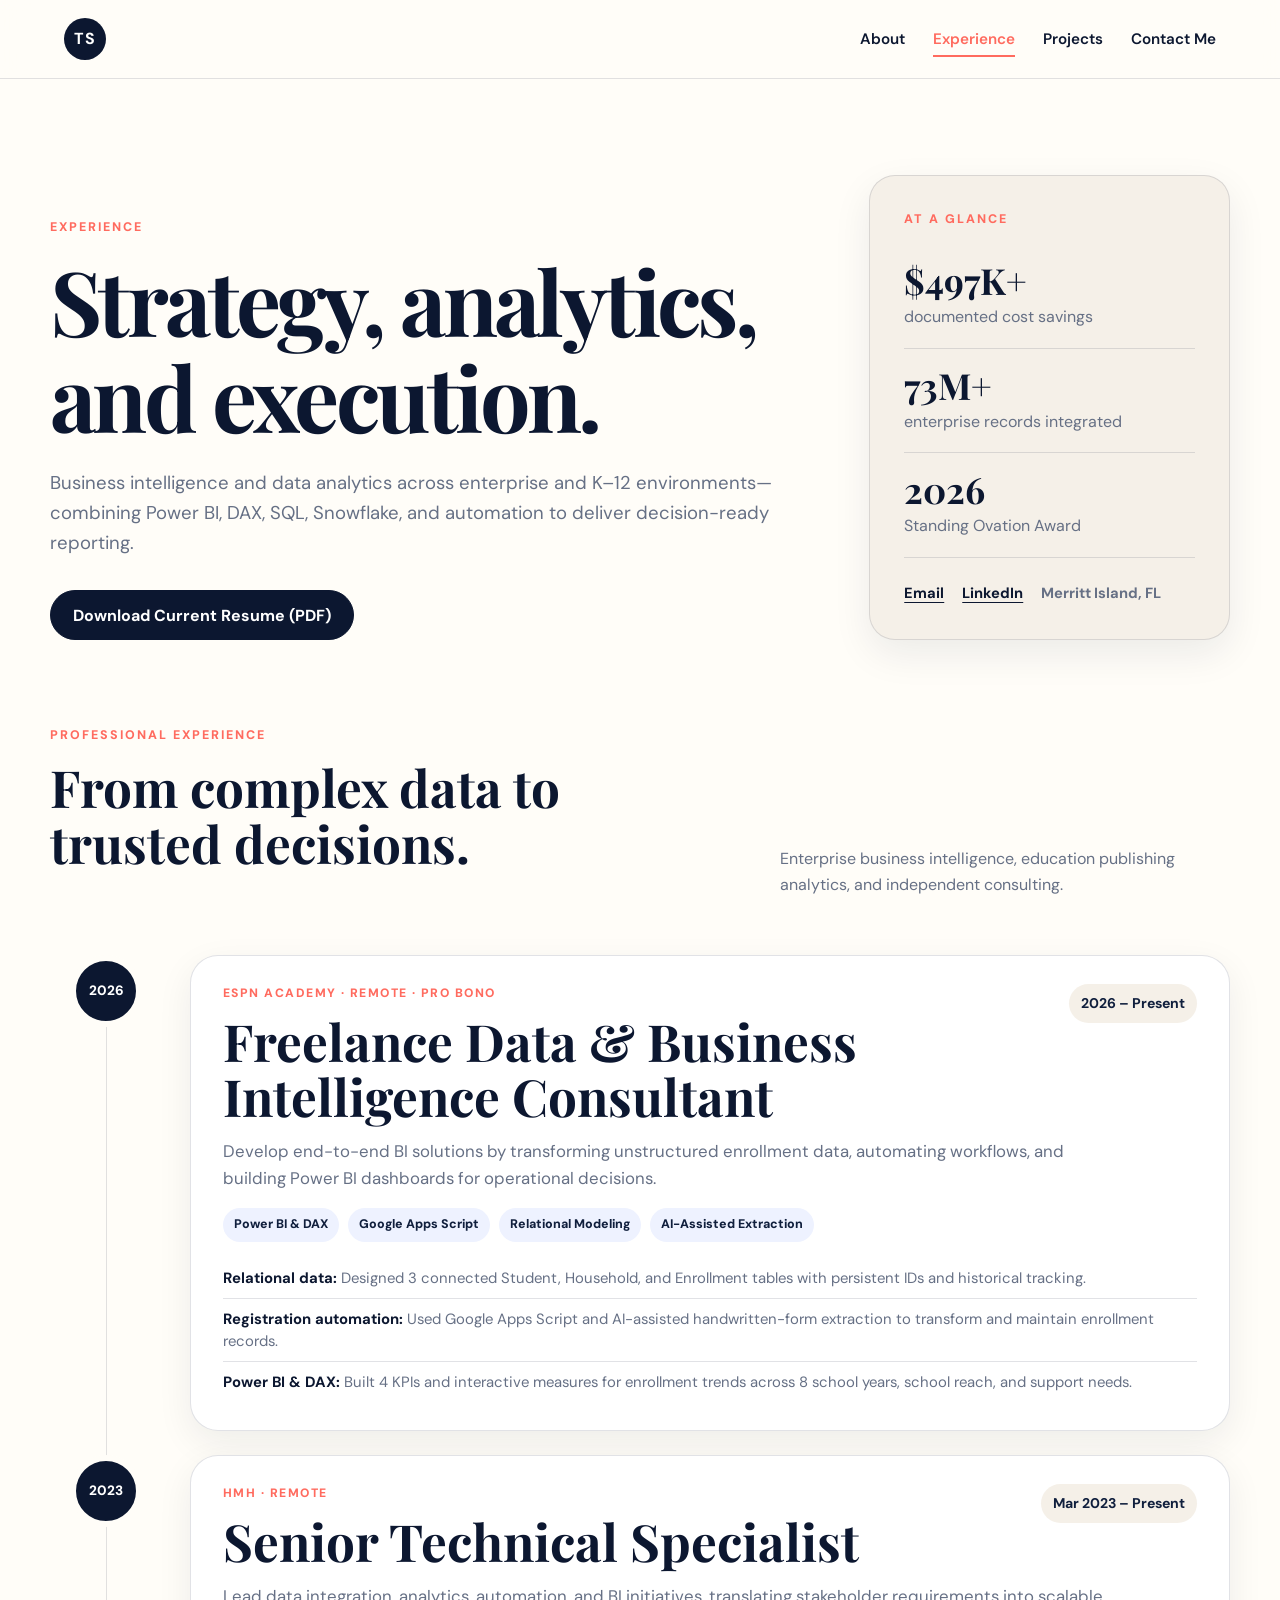
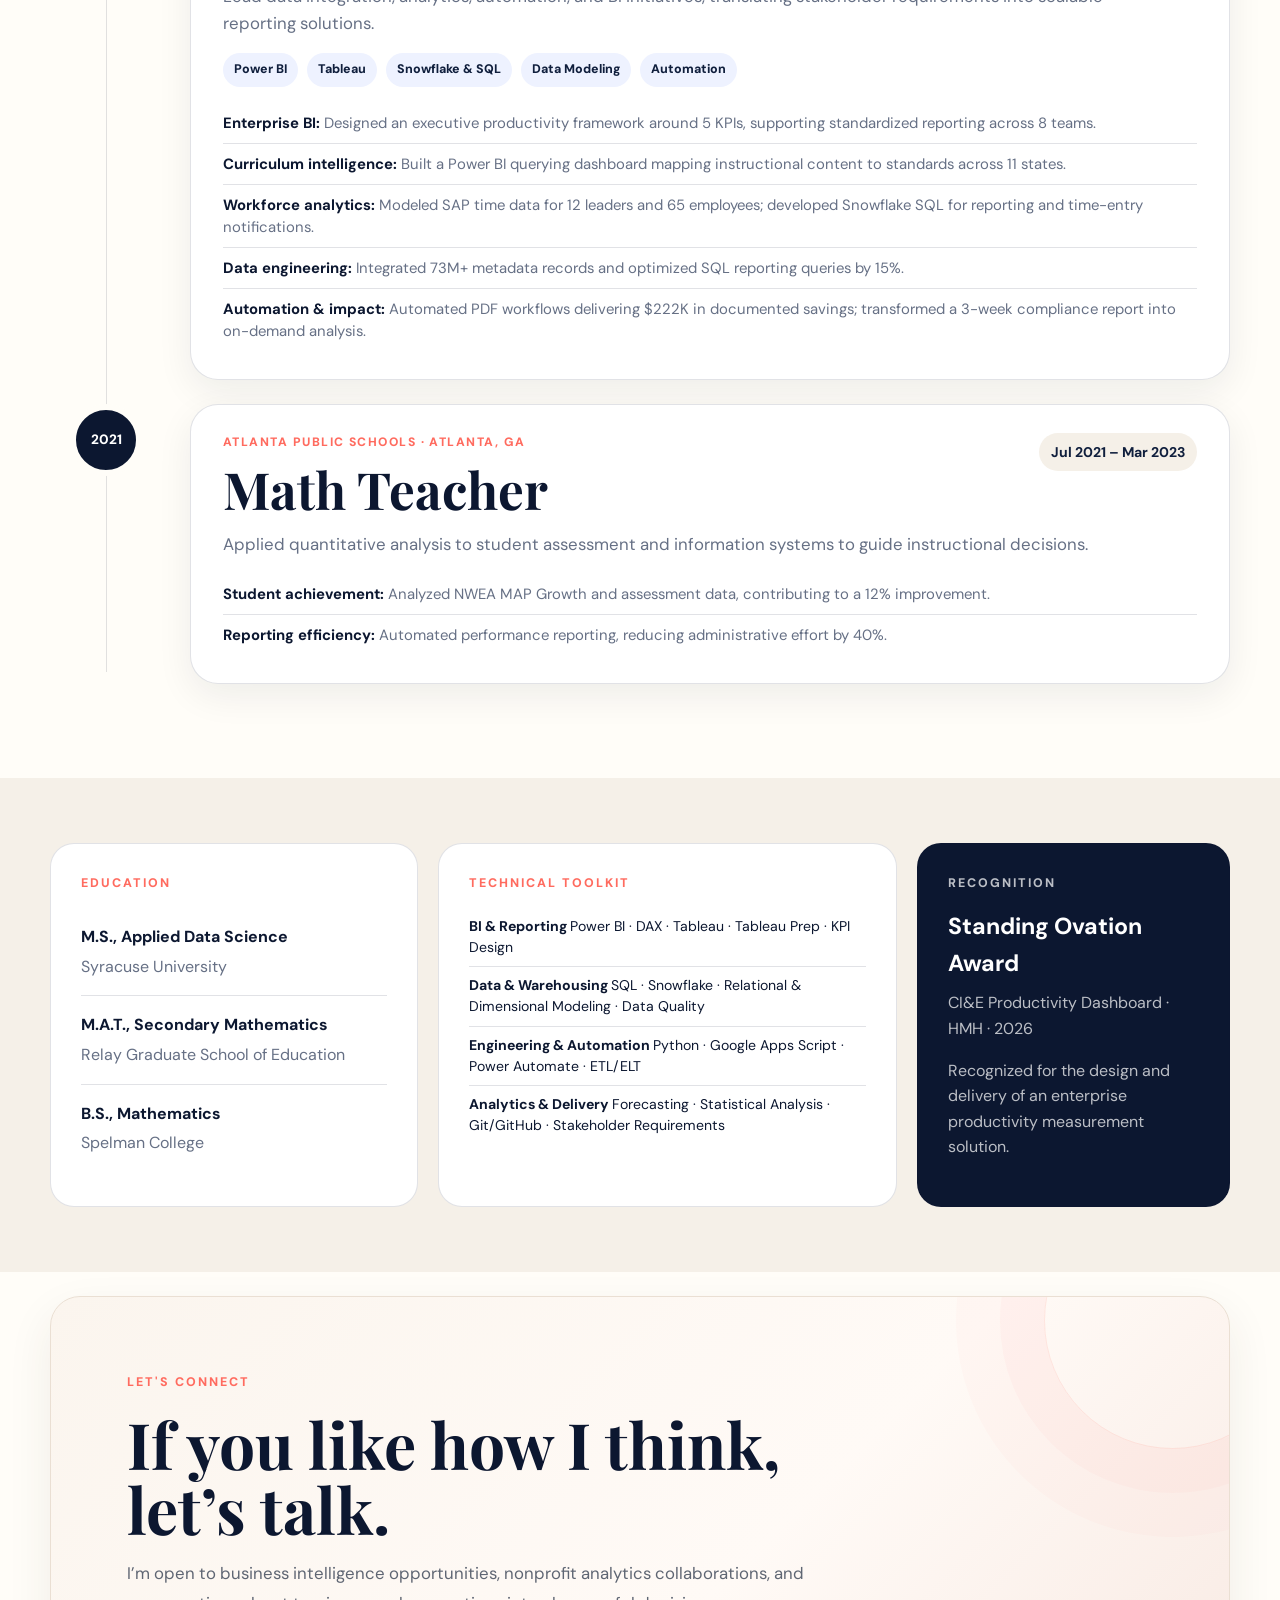
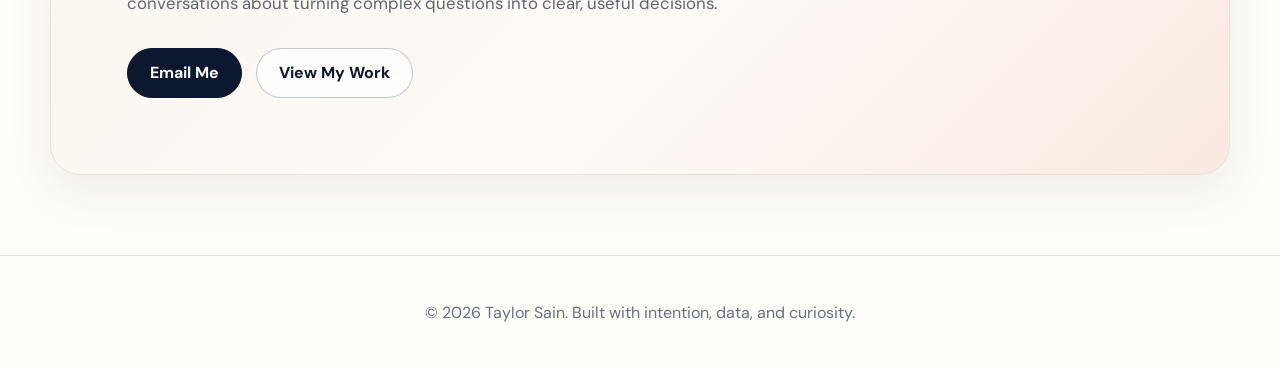
==== commit 14d2869b: "Update resume.html" ====
--- a/resume.html
+++ b/resume.html
@@ -9,8 +9,11 @@
 <link href="https://fonts.googleapis.com" rel="preconnect"/>
 <link crossorigin="" href="https://fonts.gstatic.com" rel="preconnect"/>
 <link href="https://fonts.googleapis.com/css2?family=DM+Sans:wght@400;500;600;700&amp;family=Playfair+Display:wght@600;700&amp;display=swap" rel="stylesheet"/>
-<link href="style.css" rel="stylesheet">
-</link><style>.experience-highlights{margin:22px 0 24px;display:grid;gap:12px}.experience-highlights p{margin:0;padding:0 0 12px;border-bottom:1px solid var(--line);color:var(--muted);font-size:.97rem;line-height:1.6}.experience-highlights strong{color:var(--ink)}.career-card-body .text-link{display:inline-block;margin-top:2px;color:var(--navy)}@media(max-width:760px){.career-card h2{font-size:clamp(1.55rem,6vw,2.2rem)}}</style></head>
+<link href="style.css" rel="stylesheet"/>
+<style>.experience-highlights{margin:22px 0 24px;display:grid;gap:12px}.experience-highlights p{margin:0;padding:0 0 12px;border-bottom:1px solid var(--line);color:var(--muted);font-size:.97rem;line-height:1.6}.experience-highlights strong{color:var(--ink)}.career-card-body .text-link{display:inline-block;margin-top:2px;color:var(--navy)}@media(max-width:760px){.career-card h2{font-size:clamp(1.55rem,6vw,2.2rem)}}</style><style>
+/* Compact experience timeline */
+.career-card-body{padding:28px 32px}.career-card{margin-bottom:24px}.career-summary{margin:14px 0 16px}.career-focus{margin-bottom:16px}.experience-highlights{margin:10px 0 0;gap:0}.experience-highlights p{padding:9px 0;font-size:.93rem;line-height:1.48}.experience-highlights p:last-child{border-bottom:0}.career-section{padding-bottom:70px}.credentials-section{padding:65px 0}.resume-tags{display:block}.toolkit-line{margin:0;padding:8px 0;border-bottom:1px solid var(--line);font-size:.88rem;line-height:1.5}.toolkit-line:last-child{border-bottom:0}.toolkit-line strong{color:var(--ink)}@media(max-width:760px){.career-card-body{padding:22px}.career-card-header{gap:8px}}
+</style></head>
 <body>
 <header class="site-header">
 <a aria-label="Taylor Sain home" class="brand" href="index.html">TS</a>
@@ -47,10 +50,10 @@
 <section class="career-section section-shell">
 <div class="section-heading reveal"><div><p class="eyebrow">PROFESSIONAL EXPERIENCE</p><h2>From complex data to trusted decisions.</h2></div><p>Enterprise business intelligence, education publishing analytics, and independent consulting.</p></div>
 <div class="career-timeline">
+<article class="career-card reveal"><div class="career-marker"><span>2026</span></div><div class="career-card-body"><div class="career-card-header"><div><p class="career-company">ESPN ACADEMY · REMOTE · PRO BONO</p><h2>Freelance Data &amp; Business Intelligence Consultant</h2></div><span class="career-date">2026 – Present</span></div><p class="career-summary">Develop end-to-end BI solutions by transforming unstructured enrollment data, automating workflows, and building Power BI dashboards for operational decisions.</p><div class="career-focus"><span>Power BI &amp; DAX</span><span>Google Apps Script</span><span>Relational Modeling</span><span>AI-Assisted Extraction</span></div><div class="experience-highlights"><p><strong>Relational data: </strong>Designed 3 connected Student, Household, and Enrollment tables with persistent IDs and historical tracking.</p><p><strong>Registration automation: </strong>Used Google Apps Script and AI-assisted handwritten-form extraction to transform and maintain enrollment records.</p><p><strong>Power BI &amp; DAX: </strong>Built 4 KPIs and interactive measures for enrollment trends across 8 school years, school reach, and support needs.</p></div></div></article>
 <article class="career-card reveal"><div class="career-marker"><span>2023</span></div><div class="career-card-body"><div class="career-card-header"><div><p class="career-company">HMH · REMOTE</p><h2>Senior Technical Specialist</h2></div><span class="career-date">Mar 2023 – Present</span></div><p class="career-summary">Lead data integration, analytics, automation, and BI initiatives, translating stakeholder requirements into scalable reporting solutions.</p><div class="career-focus"><span>Power BI</span><span>Tableau</span><span>Snowflake &amp; SQL</span><span>Data Modeling</span><span>Automation</span></div>
-<div class="experience-highlights"><p><strong>Enterprise productivity:</strong> Designed an executive dashboard around five KPIs to improve performance measurement.</p><p><strong>Curriculum analytics:</strong> Built a Power BI standards dashboard across 11 states, transforming reverse pacing guides into searchable lesson-level correlations.</p><p><strong>Workforce reporting:</strong> Integrated SAP timesheets, manager hierarchies, and dates to support 12 leaders overseeing 65 employees; wrote optimized Snowflake SQL for reporting and time-entry notification workflows.</p><p><strong>Data engineering:</strong> Integrated 73M+ metadata records, improved SQL execution time by 15%, and delivered $222K in documented savings through automated document processing.</p></div><a class="text-link" href="projects.html">Explore related projects →</a></div></article>
-<article class="career-card reveal"><div class="career-marker"><span>2026</span></div><div class="career-card-body"><div class="career-card-header"><div><p class="career-company">ESPN ACADEMY · REMOTE · PRO BONO</p><h2>Freelance Data &amp; Business Intelligence Consultant</h2></div><span class="career-date">2026 – Present</span></div><p class="career-summary">Develop end-to-end BI solutions by transforming unstructured enrollment data, automating workflows, and building Power BI dashboards for operational decisions.</p><div class="career-focus"><span>Power BI &amp; DAX</span><span>Google Apps Script</span><span>Relational Modeling</span><span>AI-Assisted Extraction</span></div><div class="experience-highlights"><p><strong>Data model:</strong> Designed three linked Student, Household, and Enrollment tables with persistent identifiers and school-year history.</p><p><strong>Automation:</strong> Built Google Apps Script workflows to process registrations of up to three students per submission, update records, and reduce duplicate creation.</p><p><strong>Reporting:</strong> Developed a Power BI dashboard with four KPIs and DAX measures to examine enrollment across eight school years, school representation, and academic support needs.</p><p><strong>Data preparation:</strong> Consolidated Google Forms and AI-assisted extraction of handwritten registration records into analysis-ready data.</p></div><a class="text-link" href="projects/espn-academy.html">Explore ESPN Academy case study →</a></div></article>
-<article class="career-card reveal"><div class="career-marker"><span>2021</span></div><div class="career-card-body"><div class="career-card-header"><div><p class="career-company">ATLANTA PUBLIC SCHOOLS · ATLANTA, GA</p><h2>Math Teacher</h2></div><span class="career-date">Jul 2021 – Mar 2023</span></div><p class="career-summary">Applied quantitative analysis to student assessment and information systems to guide instructional decisions.</p><div class="achievement-grid"><article><strong>12%</strong><span>increase in student achievement supported by performance analysis</span></article><article><strong>40%</strong><span>reduction in administrative reporting effort</span></article></div></div></article>
+<div class="experience-highlights"><p><strong>Enterprise BI: </strong>Designed an executive productivity framework around 5 KPIs, supporting standardized reporting across 8 teams.</p><p><strong>Curriculum intelligence: </strong>Built a Power BI querying dashboard mapping instructional content to standards across 11 states.</p><p><strong>Workforce analytics: </strong>Modeled SAP time data for 12 leaders and 65 employees; developed Snowflake SQL for reporting and time-entry notifications.</p><p><strong>Data engineering: </strong>Integrated 73M+ metadata records and optimized SQL reporting queries by 15%.</p><p><strong>Automation &amp; impact: </strong>Automated PDF workflows delivering $222K in documented savings; transformed a 3-week compliance report into on-demand analysis.</p></div></div></article>
+<article class="career-card reveal"><div class="career-marker"><span>2021</span></div><div class="career-card-body"><div class="career-card-header"><div><p class="career-company">ATLANTA PUBLIC SCHOOLS · ATLANTA, GA</p><h2>Math Teacher</h2></div><span class="career-date">Jul 2021 – Mar 2023</span></div><p class="career-summary">Applied quantitative analysis to student assessment and information systems to guide instructional decisions.</p><div class="experience-highlights"><p><strong>Student achievement: </strong>Analyzed NWEA MAP Growth and assessment data, contributing to a 12% improvement.</p><p><strong>Reporting efficiency: </strong>Automated performance reporting, reducing administrative effort by 40%.</p></div></div></article>
 </div></section>
 <section class="credentials-section">
 <div class="section-shell credentials-grid">
@@ -62,7 +65,7 @@
 </section>
 <section class="credential-card reveal">
 <p class="eyebrow">TECHNICAL TOOLKIT</p>
-<div class="resume-tags"><span>Power BI</span><span>DAX</span><span>Tableau</span><span>Tableau Prep</span><span>SQL</span><span>Snowflake</span><span>Python</span><span>Google Apps Script</span><span>Relational Modeling</span><span>Dimensional Modeling</span><span>Data Validation</span><span>ETL/ELT</span><span>Power Automate</span><span>Forecasting</span><span>Git &amp; GitHub</span></div>
+<div class="resume-tags"><p class="toolkit-line"><strong>BI &amp; Reporting  </strong>Power BI · DAX · Tableau · Tableau Prep · KPI Design</p><p class="toolkit-line"><strong>Data &amp; Warehousing  </strong>SQL · Snowflake · Relational &amp; Dimensional Modeling · Data Quality</p><p class="toolkit-line"><strong>Engineering &amp; Automation  </strong>Python · Google Apps Script · Power Automate · ETL/ELT</p><p class="toolkit-line"><strong>Analytics &amp; Delivery  </strong>Forecasting · Statistical Analysis · Git/GitHub · Stakeholder Requirements</p></div>
 </section>
 <section class="credential-card award-card reveal">
 <p class="eyebrow">RECOGNITION</p>
